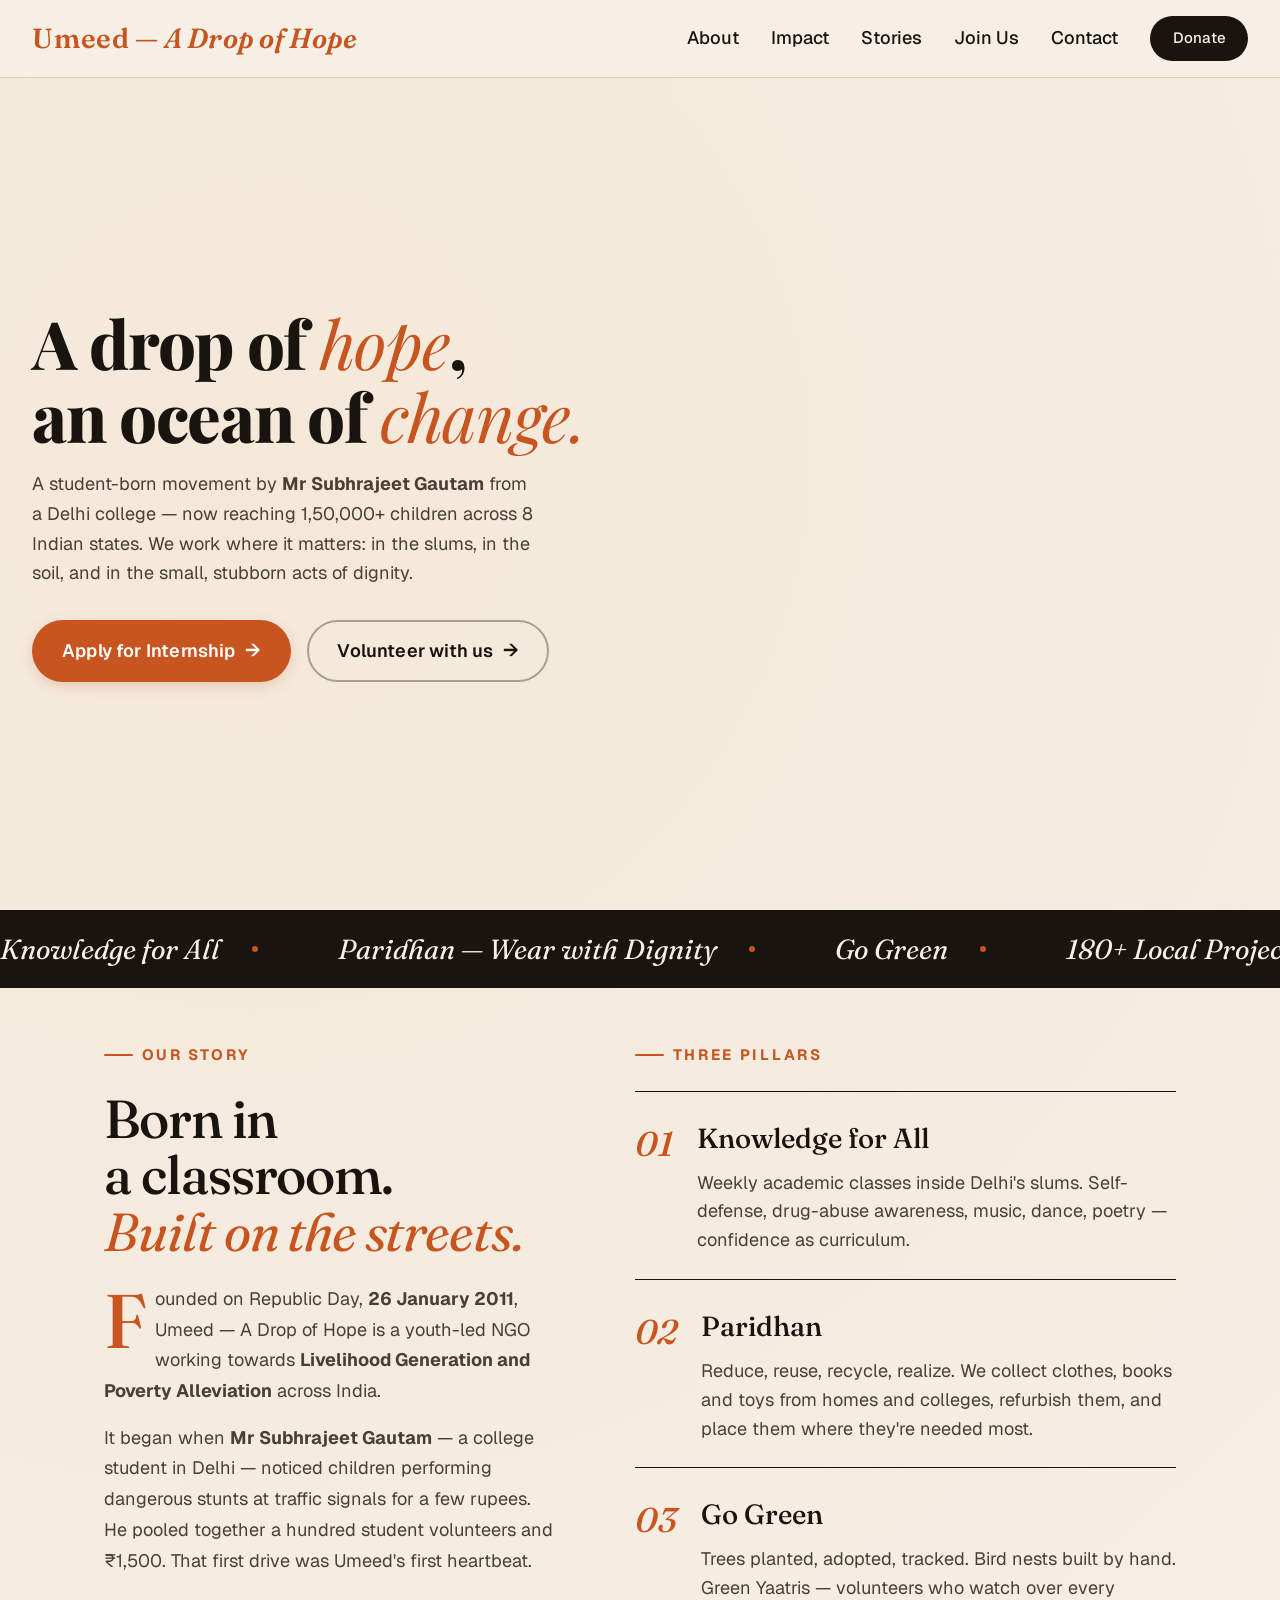
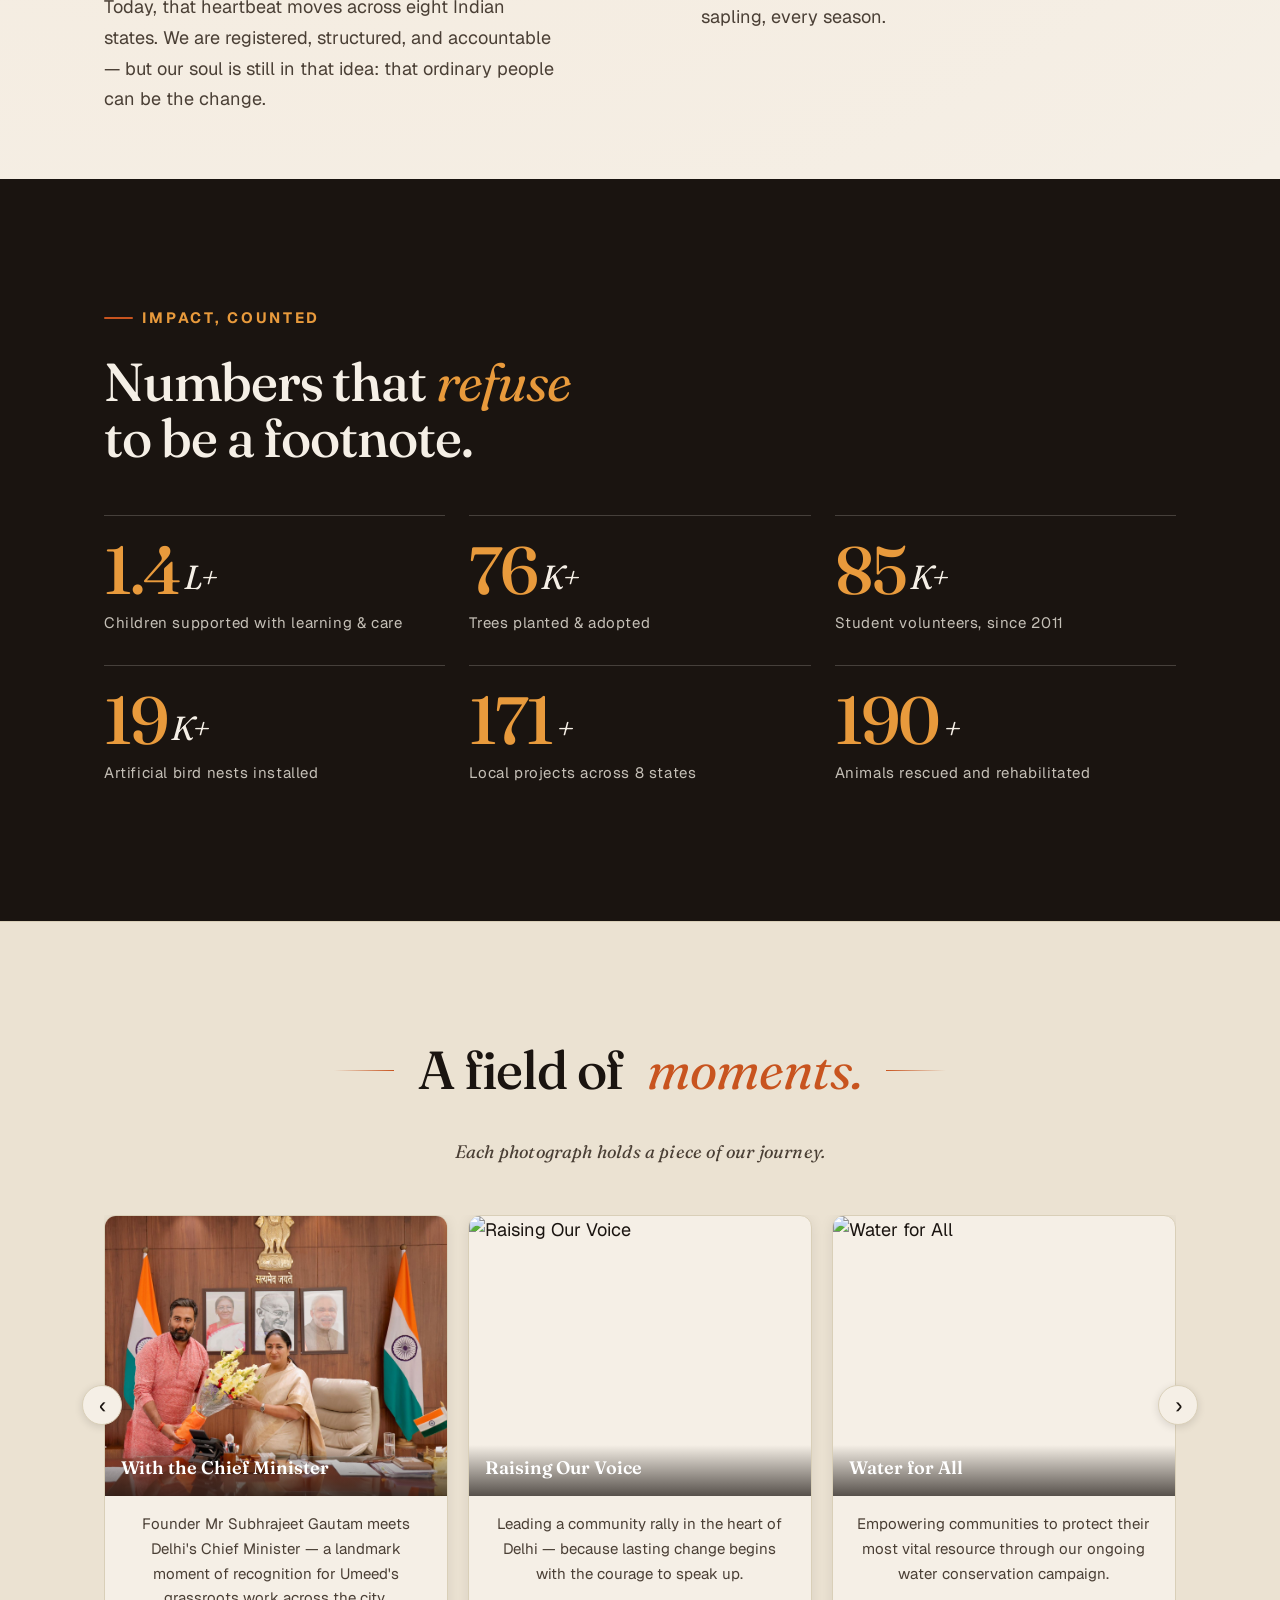
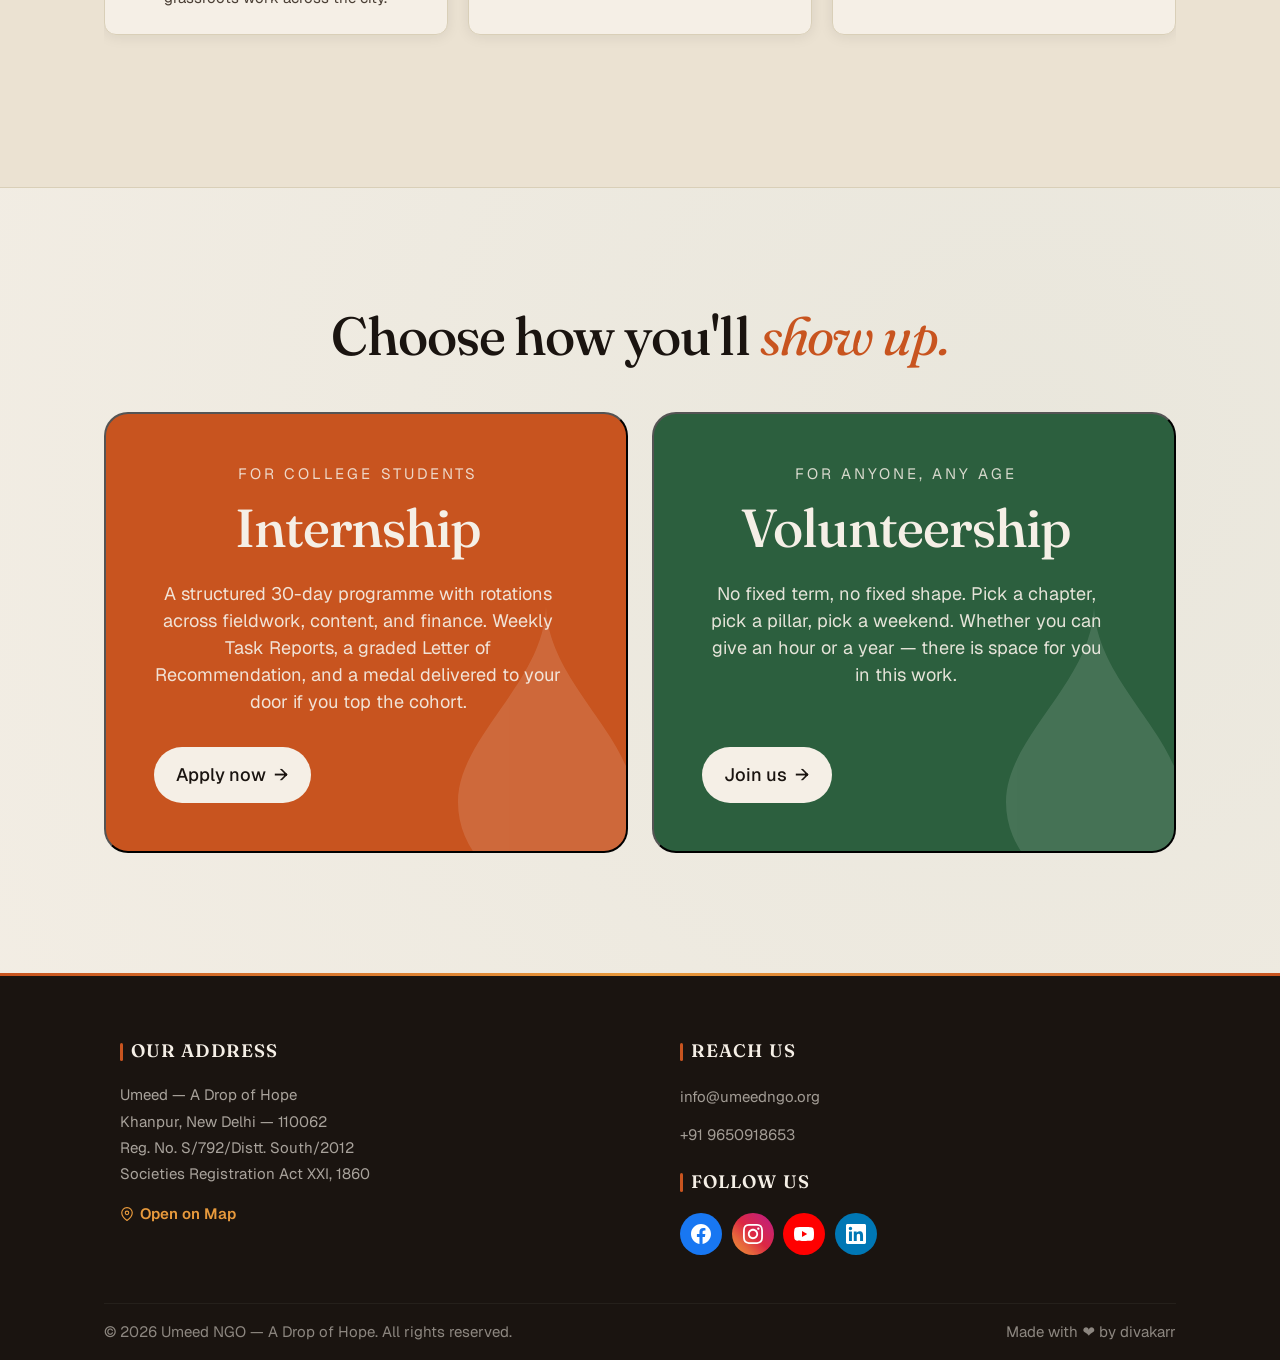
==== index.html @ 73d22763 "Add files via upload" ====
<!DOCTYPE html>
<html lang="en">
<head>
  <meta charset="UTF-8" />
  <meta name="viewport" content="width=device-width, initial-scale=1.0" />
  <meta name="description" content="Umeed — A Drop of Hope. A youth-led national NGO reaching 300,000+ children across 8 Indian states." />
  <title>Umeed — A Drop of Hope</title>
  <link rel="icon" type="image/jpeg" href="WhatsApp Image 2026-05-25 at 2.15.36 PM.jpeg" />

  <link rel="preconnect" href="https://fonts.googleapis.com" />
  <link rel="preconnect" href="https://fonts.gstatic.com" crossorigin />
  <link href="https://fonts.googleapis.com/css2?family=Playfair+Display:ital,wght@0,700;0,800;1,700;1,800&family=Dancing+Script:wght@400;600;700&family=Fraunces:ital,opsz,wght@0,9..144,400;0,9..144,500;0,9..144,600;1,9..144,400;1,9..144,500&family=Geist:wght@300;400;500;600&display=swap" rel="stylesheet" />
  <link rel="stylesheet" href="umeed-styles.css" />
  <script src="https://cdnjs.cloudflare.com/ajax/libs/qrcodejs/1.0.0/qrcode.min.js"></script>
</head>
<body>
  <a class="skip-link" href="#main">Skip to content</a>

  <!-- ====================== NAV ====================== -->
  <header class="nav" id="siteNav" role="banner">
    <div class="wrap nav__inner">
      <a href="#" class="logo" aria-label="Umeed — A Drop of Hope, home">
        <span class="logo__umeed">Umeed</span><span class="logo__tagline"> — A Drop of Hope</span>
      </a>

      <div class="nav__right">
        <nav aria-label="Primary">
          <ul class="nav__links">
            <li><a href="#about">About</a></li>
            <li><a href="#impact">Impact</a></li>
            <li><a href="#stories">Stories</a></li>
            <li><a href="#join">Join Us</a></li>
            <li><a href="#footer">Contact</a></li>
          </ul>
        </nav>
        <button class="nav__cta js-donate" type="button">Donate</button>
      </div>

      <button class="nav__hamburger" id="navHamburger" aria-label="Open menu" aria-expanded="false">
        <span></span><span></span><span></span>
      </button>
    </div>

    <!-- Mobile menu -->
    <div class="nav__mobile" id="navMobile" aria-hidden="true">
      <ul>
        <li><a href="#about">About</a></li>
        <li><a href="#impact">Impact</a></li>
        <li><a href="#stories">Stories</a></li>
        <li><a href="#join">Join Us</a></li>
        <li><a href="#footer">Contact</a></li>
      </ul>
      <button class="nav__cta js-donate" type="button" style="display:inline-block;text-align:center;">Donate</button>
    </div>
  </header>

  <main id="main">

    <!-- ====================== HERO ====================== -->
    <section class="hero" aria-labelledby="hero-title">
        <!-- Hero photo — direct child of hero so inset:0 covers the full section -->
        <div class="hero__photo" aria-hidden="true">
          <img src="main image1.JPG" alt="" />
        </div>

      <div class="wrap" style="position: relative;">
        <div class="hero__content">
          <h1 class="hero__title" id="hero-title">
            A drop of <em>hope</em>,<br/>
            an ocean of <em>change.</em>
          </h1>
          <p class="hero__lede">
            A student-born movement by <strong>Mr Subhrajeet Gautam</strong> from a Delhi college — now reaching 1,50,000+ children
            across 8 Indian states. We work where it matters: in the slums, in the soil,
            and in the small, stubborn acts of dignity.
          </p>
          <div class="hero__ctas">
            <button type="button" class="btn btn--primary js-internship">
              Apply for Internship
              <span class="btn__arrow" aria-hidden="true">&#8594;</span>
            </button>
            <button type="button" class="btn btn--outline js-volunteer">
              Volunteer with us
              <span class="btn__arrow" aria-hidden="true">&#8594;</span>
            </button>
          </div>
        </div>

        <!-- Drop SVG — fully visible, not clipped -->
        <svg class="hero__drop" viewBox="0 0 200 290" aria-hidden="true" focusable="false">
          <!-- Outermost ring -->
          <path d="M100 12 C 55 70, 22 118, 22 178 A 78 78 0 1 0 178 178 C 178 118, 145 70, 100 12 Z"
                fill="none" stroke="#C8541F" stroke-width="2" opacity="0.55"/>
          <!-- Middle ring -->
          <path d="M100 38 C 62 88, 42 128, 42 178 A 58 58 0 1 0 158 178 C 158 128, 138 88, 100 38 Z"
                fill="none" stroke="#C8541F" stroke-width="1.2" opacity="0.35"/>
          <!-- Inner ring -->
          <path d="M100 62 C 70 104, 60 138, 60 178 A 40 40 0 1 0 140 178 C 140 138, 130 104, 100 62 Z"
                fill="none" stroke="#C8541F" stroke-width="0.8" opacity="0.2"/>
          <!-- Filled core drop -->
          <path d="M100 12 C 55 70, 22 118, 22 178 A 78 78 0 1 0 178 178 C 178 118, 145 70, 100 12 Z"
                fill="url(#dropFill)" opacity="0.12"/>
          <!-- Highlight glint -->
          <ellipse cx="78" cy="140" rx="8" ry="14" fill="white" opacity="0.18" transform="rotate(-18 78 140)"/>
          <defs>
            <linearGradient id="dropFill" x1="0" y1="0" x2="0" y2="1">
              <stop offset="0%" stop-color="#C8541F"/>
              <stop offset="100%" stop-color="#E89A3C"/>
            </linearGradient>
          </defs>
        </svg>
      </div>
    </section>

    <!-- ====================== MARQUEE ====================== -->
    <div class="marquee" aria-hidden="true">
      <div class="marquee__track">
        <span>Knowledge for All <span class="marquee__dot"></span></span>
        <span>Paridhan — Wear with Dignity <span class="marquee__dot"></span></span>
        <span>Go Green <span class="marquee__dot"></span></span>
        <span>180+ Local Projects <span class="marquee__dot"></span></span>
        <span>8 States, 1 Mission <span class="marquee__dot"></span></span>
        <span>Knowledge for All <span class="marquee__dot"></span></span>
        <span>Paridhan — Wear with Dignity <span class="marquee__dot"></span></span>
        <span>Go Green <span class="marquee__dot"></span></span>
        <span>180+ Local Projects <span class="marquee__dot"></span></span>
        <span>8 States, 1 Mission <span class="marquee__dot"></span></span>
      </div>
    </div>

    <!-- ====================== ABOUT ====================== -->
    <section class="about" id="about" aria-labelledby="about-title">
      <div class="wrap about__grid">
        <div>
          <p class="eyebrow">Our Story</p>
          <h2 class="section-title" id="about-title">
            Born in a classroom.<br/>
            <em>Built on the streets.</em>
          </h2>
          <div class="prose">
            <p>Founded on Republic Day, <strong>26 January 2011</strong>, Umeed — A Drop of Hope is a youth-led NGO working towards <strong>Livelihood Generation and Poverty Alleviation</strong> across India.</p>
            <p>It began when <strong>Mr Subhrajeet Gautam</strong> — a college student in Delhi — noticed children performing dangerous stunts at traffic signals for a few rupees. He pooled together a hundred student volunteers and ₹1,500. That first drive was Umeed's first heartbeat.</p>
            <p>Today, that heartbeat moves across eight Indian states. We are registered, structured, and accountable — but our soul is still in that idea: that ordinary people can be the change.</p>
          </div>
        </div>

        <div>
          <p class="eyebrow">Three Pillars</p>
          <div class="pillars" role="list">
            <article class="pillar" role="listitem">
              <span class="pillar__num" aria-hidden="true">01</span>
              <div>
                <h3 class="pillar__title">Knowledge for All</h3>
                <p class="pillar__desc">Weekly academic classes inside Delhi's slums.
                  Self-defense, drug-abuse awareness, music, dance, poetry —
                  confidence as curriculum.</p>
              </div>
            </article>
            <article class="pillar" role="listitem">
              <span class="pillar__num" aria-hidden="true">02</span>
              <div>
                <h3 class="pillar__title">Paridhan</h3>
                <p class="pillar__desc">Reduce, reuse, recycle, realize. We collect
                  clothes, books and toys from homes and colleges, refurbish them,
                  and place them where they're needed most.</p>
              </div>
            </article>
            <article class="pillar" role="listitem">
              <span class="pillar__num" aria-hidden="true">03</span>
              <div>
                <h3 class="pillar__title">Go Green</h3>
                <p class="pillar__desc">Trees planted, adopted, tracked. Bird nests
                  built by hand. Green Yaatris — volunteers who watch over every
                  sapling, every season.</p>
              </div>
            </article>
          </div>
        </div>
      </div>
    </section>

    <!-- ====================== IMPACT ====================== -->
    <section class="impact" id="impact" aria-labelledby="impact-title">
      <div class="wrap">
        <p class="eyebrow" style="color: var(--marigold)">Impact, Counted</p>
        <h2 class="section-title impact__title" id="impact-title">
          Numbers that <em>refuse</em><br/>to be a footnote.
        </h2>
        <dl class="impact__grid">
          <!--
            data-target  = final integer to count to
            data-suffix  = text shown after the number (e.g. "L+", "K+")
          -->
          <div class="stat">
            <dt class="stat__num" data-target="1.5" data-display="1.5" data-suffix="L+">
              <span class="count-val">0</span><span class="suffix">L+</span>
            </dt>
            <dd class="stat__label">Children supported with learning &amp; care</dd>
          </div>
          <div class="stat">
            <dt class="stat__num" data-target="80000" data-display="80" data-suffix="K+">
              <span class="count-val">0</span><span class="suffix">K+</span>
            </dt>
            <dd class="stat__label">Trees planted &amp; adopted</dd>
          </div>
          <div class="stat">
            <dt class="stat__num" data-target="90" data-display="90" data-suffix="K+">
              <span class="count-val">0</span><span class="suffix">K+</span>
            </dt>
            <dd class="stat__label">Student volunteers, since 2011</dd>
          </div>
          <div class="stat">
            <dt class="stat__num" data-target="20000" data-display="20" data-suffix="K+">
              <span class="count-val">0</span><span class="suffix">K+</span>
            </dt>
            <dd class="stat__label">Artificial bird nests installed</dd>
          </div>
          <div class="stat">
            <dt class="stat__num" data-target="180" data-display="180" data-suffix="+">
              <span class="count-val">0</span><span class="suffix">+</span>
            </dt>
            <dd class="stat__label">Local projects across 8 states</dd>
          </div>
          <div class="stat">
            <dt class="stat__num" data-target="200" data-display="200" data-suffix="+">
              <span class="count-val">0</span><span class="suffix">+</span>
            </dt>
            <dd class="stat__label">Animals rescued and rehabilitated</dd>
          </div>
        </dl>
      </div>
    </section>

    <!-- ====================== GALLERY ====================== -->
    <section class="gallery" id="stories" aria-labelledby="gallery-title">
      <div class="wrap">
        <div class="gallery__header">
          <h2 class="section-title" id="gallery-title">
            A field of <em>moments.</em>
          </h2>
          <p class="gallery__sub">Each photograph holds a piece of our journey.</p>
        </div>

        <div class="carousel__wrapper">
        <div class="carousel" id="storyCarousel">
          <div class="carousel__track" id="carouselTrack">

            <div class="carousel__card">
              <div class="carousel__img-wrap">
                <img src="with CM.jpg" alt="With the Chief Minister" />
                <span class="carousel__img-title">With the Chief Minister</span>
              </div>
              <div class="carousel__body">
                <p class="carousel__desc">Founder Mr Subhrajeet Gautam meets Delhi's Chief Minister — a landmark moment of recognition for Umeed's grassroots work across the city.</p>
              </div>
            </div>

            <div class="carousel__card">
              <div class="carousel__img-wrap">
                <img src="1 (3).JPG" alt="Raising Our Voice" />
                <span class="carousel__img-title">Raising Our Voice</span>
              </div>
              <div class="carousel__body">
                <p class="carousel__desc">Leading a community rally in the heart of Delhi — because lasting change begins with the courage to speak up.</p>
              </div>
            </div>

            <div class="carousel__card">
              <div class="carousel__img-wrap">
                <img src="1 (5).JPG" alt="Water for All" />
                <span class="carousel__img-title">Water for All</span>
              </div>
              <div class="carousel__body">
                <p class="carousel__desc">Empowering communities to protect their most vital resource through our ongoing water conservation campaign.</p>
              </div>
            </div>

            <div class="carousel__card">
              <div class="carousel__img-wrap">
                <img src="1 (2).jpg" alt="Books, Smiles & Yellow" />
                <span class="carousel__img-title">Books, Smiles &amp; Yellow</span>
              </div>
              <div class="carousel__body">
                <p class="carousel__desc">50+ volunteers, 100+ children — distributing books and supplies, bringing hope to every pair of hands.</p>
              </div>
            </div>

            <div class="carousel__card">
              <div class="carousel__img-wrap">
                <img src="1 (4).JPG" alt="Standing Together" />
                <span class="carousel__img-title">Standing Together</span>
              </div>
              <div class="carousel__body">
                <p class="carousel__desc">Communities uniting to demand clean water and basic rights — Umeed stands with every voice that refuses to be silenced.</p>
              </div>
            </div>

            <div class="carousel__card">
              <div class="carousel__img-wrap">
                <img src="1 (1).jpg" alt="With PM Narendra Modi" />
                <span class="carousel__img-title">With PM Narendra Modi</span>
              </div>
              <div class="carousel__body">
                <p class="carousel__desc">Mr Subhrajeet Gautam meets Prime Minister Narendra Modi — a proud recognition of Umeed's journey from ₹1,500 to a national movement reaching millions.</p>
              </div>
            </div>

          </div>

        </div>
          <button class="carousel__nav carousel__nav--prev" id="carouselPrev" aria-label="Previous">&#8249;</button>
          <button class="carousel__nav carousel__nav--next" id="carouselNext" aria-label="Next">&#8250;</button>
        </div>
      </div>
    </section>


    <!-- ====================== DUAL CTA ====================== -->
    <section class="ctas" id="join" aria-labelledby="join-title">
      <div class="wrap">
        <h2 class="section-title" id="join-title" style="text-align:center; margin-bottom: var(--space-xl);">
          Choose how you'll <em>show up.</em>
        </h2>

        <div class="ctas__grid">
          <button type="button" class="cta-card cta-card--intern js-internship" aria-label="Apply for the Umeed Internship programme">
            <div>
              <p class="cta-card__tag">For College Students</p>
              <h3 class="cta-card__title">Internship</h3>
              <p class="cta-card__desc">A structured 30-day programme with rotations across
                fieldwork, content, and finance. Weekly Task Reports, a graded Letter of
                Recommendation, and a medal delivered to your door if you top the cohort.</p>
            </div>
            <span class="cta-card__action">
              Apply now <span aria-hidden="true">&#8594;</span>
            </span>
            <svg class="cta-card__bigdrop" viewBox="0 0 200 280" aria-hidden="true">
              <path d="M100 10 C 100 80, 180 130, 180 190 A 80 80 0 1 1 20 190 C 20 130, 100 80, 100 10 Z" fill="white"/>
            </svg>
          </button>

          <button type="button" class="cta-card cta-card--volunteer js-volunteer" aria-label="Become a volunteer with Umeed">
            <div>
              <p class="cta-card__tag">For Anyone, Any Age</p>
              <h3 class="cta-card__title">Volunteership</h3>
              <p class="cta-card__desc">No fixed term, no fixed shape. Pick a chapter, pick
                a pillar, pick a weekend. Whether you can give an hour or a year — there
                is space for you in this work.</p>
            </div>
            <span class="cta-card__action">
              Join us <span aria-hidden="true">&#8594;</span>
            </span>
            <svg class="cta-card__bigdrop" viewBox="0 0 200 280" aria-hidden="true">
              <path d="M100 10 C 100 80, 180 130, 180 190 A 80 80 0 1 1 20 190 C 20 130, 100 80, 100 10 Z" fill="white"/>
            </svg>
          </button>
        </div>
      </div>
    </section>

  </main>

  <!-- ====================== FOOTER ====================== -->
  <footer class="footer" id="footer" role="contentinfo">
    <div class="wrap">
      <div class="footer__grid">
        <div>
          <p class="footer__heading">Our Address</p>
          <p class="footer__about">
            Umeed — A Drop of Hope<br/>
            Khanpur, New Delhi — 110062<br/>
            Reg. No. S/792/Distt. South/2012<br/>
            Societies Registration Act XXI, 1860
          </p>
          <a
            href="https://www.google.com/maps/search/?api=1&query=Umeed+A+Drop+of+Hope+NGO+Khanpur+New+Delhi+110062"
            target="_blank"
            rel="noopener noreferrer"
            class="footer__map-link"
          >
            <svg xmlns="http://www.w3.org/2000/svg" viewBox="0 0 24 24" fill="none" stroke="currentColor" stroke-width="2" stroke-linecap="round" stroke-linejoin="round">
              <path d="M21 10c0 7-9 13-9 13S3 17 3 10a9 9 0 1 1 18 0z"/>
              <circle cx="12" cy="10" r="3"/>
            </svg>
            Open on Map
          </a>
        </div>
        <nav aria-label="Contact and social">
          <p class="footer__heading">Reach Us</p>
          <ul class="footer__list">
            <li><a href="mailto:info@umeedngo.org">info@umeedngo.org</a></li>
            <li><a href="tel:+919650918653">+91 9650918653</a></li>
          </ul>
          <p class="footer__heading" style="margin-top:1.2rem;">Follow Us</p>
          <div class="footer__socials">

            <a href="https://www.facebook.com/umeedthehope/" target="_blank" rel="noopener noreferrer" class="social-icon social-icon--facebook" aria-label="Facebook">
              <svg viewBox="0 0 24 24" fill="white" xmlns="http://www.w3.org/2000/svg">
                <path d="M24 12.073c0-6.627-5.373-12-12-12s-12 5.373-12 12c0 5.99 4.388 10.954 10.125 11.854v-8.385H7.078v-3.47h3.047V9.43c0-3.007 1.792-4.669 4.533-4.669 1.312 0 2.686.235 2.686.235v2.953H15.83c-1.491 0-1.956.925-1.956 1.874v2.25h3.328l-.532 3.47h-2.796v8.385C19.612 23.027 24 18.062 24 12.073z"/>
              </svg>
              <span>Facebook</span>
            </a>

            <a href="https://www.instagram.com/umeed_a_drop_of_hope/" target="_blank" rel="noopener noreferrer" class="social-icon social-icon--instagram" aria-label="Instagram">
              <svg viewBox="0 0 24 24" fill="white" xmlns="http://www.w3.org/2000/svg">
                <path d="M12 2.163c3.204 0 3.584.012 4.85.07 3.252.148 4.771 1.691 4.919 4.919.058 1.265.069 1.645.069 4.849 0 3.205-.012 3.584-.069 4.849-.149 3.225-1.664 4.771-4.919 4.919-1.266.058-1.644.07-4.85.07-3.204 0-3.584-.012-4.849-.07-3.26-.149-4.771-1.699-4.919-4.92-.058-1.265-.07-1.644-.07-4.849 0-3.204.013-3.583.07-4.849.149-3.227 1.664-4.771 4.919-4.919 1.266-.057 1.645-.069 4.849-.069zm0-2.163c-3.259 0-3.667.014-4.947.072-4.358.2-6.78 2.618-6.98 6.98-.059 1.281-.073 1.689-.073 4.948 0 3.259.014 3.668.072 4.948.2 4.358 2.618 6.78 6.98 6.98 1.281.058 1.689.072 4.948.072 3.259 0 3.668-.014 4.948-.072 4.354-.2 6.782-2.618 6.979-6.98.059-1.28.073-1.689.073-4.948 0-3.259-.014-3.667-.072-4.947-.196-4.354-2.617-6.78-6.979-6.98-1.281-.059-1.69-.073-4.949-.073zm0 5.838c-3.403 0-6.162 2.759-6.162 6.162s2.759 6.163 6.162 6.163 6.162-2.759 6.162-6.163c0-3.403-2.759-6.162-6.162-6.162zm0 10.162c-2.209 0-4-1.79-4-4 0-2.209 1.791-4 4-4s4 1.791 4 4c0 2.21-1.791 4-4 4zm6.406-11.845c-.796 0-1.441.645-1.441 1.44s.645 1.44 1.441 1.44c.795 0 1.439-.645 1.439-1.44s-.644-1.44-1.439-1.44z"/>
              </svg>
              <span>Instagram</span>
            </a>

            <a href="https://www.youtube.com/channel/UCkykqpaz10MgIvVgq2Z1KUQ" target="_blank" rel="noopener noreferrer" class="social-icon social-icon--youtube" aria-label="YouTube">
              <svg viewBox="0 0 24 24" fill="white" xmlns="http://www.w3.org/2000/svg">
                <path d="M23.495 6.205a3.007 3.007 0 0 0-2.088-2.088c-1.87-.501-9.396-.501-9.396-.501s-7.507-.01-9.396.501A3.007 3.007 0 0 0 .527 6.205a31.247 31.247 0 0 0-.522 5.805 31.247 31.247 0 0 0 .522 5.783 3.007 3.007 0 0 0 2.088 2.088c1.868.502 9.396.502 9.396.502s7.506 0 9.396-.502a3.007 3.007 0 0 0 2.088-2.088 31.247 31.247 0 0 0 .5-5.783 31.247 31.247 0 0 0-.5-5.805zM9.609 15.601V8.408l6.264 3.602z"/>
              </svg>
              <span>YouTube</span>
            </a>

            <a href="https://in.linkedin.com/company/icchr" target="_blank" rel="noopener noreferrer" class="social-icon social-icon--linkedin" aria-label="LinkedIn">
              <svg viewBox="0 0 24 24" fill="white" xmlns="http://www.w3.org/2000/svg">
                <path d="M20.447 20.452h-3.554v-5.569c0-1.328-.027-3.037-1.852-3.037-1.853 0-2.136 1.445-2.136 2.939v5.667H9.351V9h3.414v1.561h.046c.477-.9 1.637-1.85 3.37-1.85 3.601 0 4.267 2.37 4.267 5.455v6.286zM5.337 7.433c-1.144 0-2.063-.926-2.063-2.065 0-1.138.92-2.063 2.063-2.063 1.14 0 2.064.925 2.064 2.063 0 1.139-.925 2.065-2.064 2.065zm1.782 13.019H3.555V9h3.564v11.452zM22.225 0H1.771C.792 0 0 .774 0 1.729v20.542C0 23.227.792 24 1.771 24h20.451C23.2 24 24 23.227 24 22.271V1.729C24 .774 23.2 0 22.222 0h.003z"/>
              </svg>
              <span>LinkedIn</span>
            </a>


          </div>
        </nav>
      </div>
      <div class="footer__bottom">
        <span>&#169; 2026 Umeed NGO &#8212; A Drop of Hope. All rights reserved.</span>
        <span>Made with &#10084;&#65039; by divakarr</span>
      </div>
    </div>
  </footer>


  <!-- ====================== DONATION MODAL ====================== -->
  <div class="donate-overlay" id="donateOverlay" role="dialog" aria-modal="true" aria-labelledby="donateTitleStep1" hidden>
    <div class="donate-modal">

      <!-- Close -->
      <button class="donate-close" id="donateClose" aria-label="Close donation form">&#x2715;</button>

      <!-- Step progress -->
      <div class="donate-progress" id="donateProgress" aria-hidden="true">
        <div class="dp-dot dp-active" data-s="1"><span>1</span></div>
        <div class="dp-line"></div>
        <div class="dp-dot" data-s="2"><span>2</span></div>
        <div class="dp-line"></div>
        <div class="dp-dot" data-s="3"><span>3</span></div>
        <div class="dp-line"></div>
        <div class="dp-dot" data-s="4"><span>4</span></div>
      </div>

      <!-- ── Step 1: Amount ── -->
      <div class="donate-panel" id="donateStep1">
        <p class="donate-eyebrow">Make a Difference Today</p>
        <h2 class="donate-title" id="donateTitleStep1">Your support changes lives.</h2>
        <p class="donate-sub">Education, food &amp; dignity — one drop at a time.</p>

        <p class="donate-label">Choose Amount</p>
        <div class="donate-amounts">
          <button class="amt-btn" data-amount="100">₹100</button>
          <button class="amt-btn amt-btn--active" data-amount="500">₹500</button>
          <button class="amt-btn" data-amount="1000">₹1,000</button>
          <button class="amt-btn" data-amount="5000">₹5,000</button>
        </div>
        <div class="donate-custom-wrap">
          <span class="donate-rupee">₹</span>
          <input class="donate-custom-input" id="customAmount" type="number" min="1" placeholder="Custom amount" aria-label="Custom donation amount" />
        </div>

        <p class="donate-label" style="margin-top:1.4rem;">Donation Type</p>
        <div class="donate-radio-group">
          <label class="donate-radio">
            <input type="radio" name="donationType" value="one-time" checked />
            <span class="donate-radio__pill">One-time</span>
          </label>
          <label class="donate-radio">
            <input type="radio" name="donationType" value="monthly" />
            <span class="donate-radio__pill">Monthly</span>
          </label>
        </div>

        <label class="donate-check-label">
          <input type="checkbox" id="anonymousCheck" />
          <span class="donate-check__box"></span>
          <span>I want to stay anonymous</span>
        </label>

        <button class="donate-btn-primary" id="step1Next">Continue <span aria-hidden="true">→</span></button>
      </div>

      <!-- ── Step 2: Personal Info ── -->
      <div class="donate-panel donate-panel--hidden" id="donateStep2">
        <button class="donate-back" id="step2Back">&#8592; Back</button>
        <h2 class="donate-title">Tell us about yourself</h2>

        <div class="donate-form">
          <div class="donate-field">
            <label for="donorName">Full Name</label>
            <input type="text" id="donorName" placeholder="Your full name" autocomplete="name" />
          </div>
          <div class="donate-field">
            <label for="donorEmail">Email Address</label>
            <input type="email" id="donorEmail" placeholder="you@email.com" autocomplete="email" />
          </div>
          <div class="donate-field">
            <label for="donorPhone">Phone Number</label>
            <input type="tel" id="donorPhone" placeholder="+91 98765 43210" autocomplete="tel" />
          </div>
          <div class="donate-field">
            <label for="donorPAN">PAN Number <span class="donate-optional">(Optional)</span></label>
            <input type="text" id="donorPAN" placeholder="ABCDE1234F" maxlength="10" />
          </div>
          <div class="donate-field">
            <label for="donorMessage">Message <span class="donate-optional">(Optional)</span></label>
            <textarea id="donorMessage" rows="3" placeholder="A note for the Umeed team…"></textarea>
          </div>
        </div>

        <button class="donate-btn-primary" id="step2Next">Continue to Payment <span aria-hidden="true">→</span></button>
      </div>

      <!-- ── Step 3: Pay via UPI ── -->
      <div class="donate-panel donate-panel--hidden" id="donateStep3">
        <button class="donate-back" id="step3Back">&#8592; Back</button>
        <h2 class="donate-title">Pay via UPI</h2>
        <p class="donate-amount-pill" id="amountPill">Donating &#8377;500</p>

        <div class="upi-pay-box">
          <p class="upi-pay-label">Scan with GPay / PhonePe / Paytm / BHIM</p>
          <div id="upiQrCode" class="upi-qr"></div>

          <div class="upi-divider"><span>or pay using UPI ID</span></div>

          <div class="upi-display">
            <span class="upi-id-text" id="upiIdText">9711163637@ptyes</span>
            <button type="button" class="upi-copy-btn" id="upiCopyBtn">Copy</button>
          </div>

          <p class="upi-hint">After paying, tap the button below to confirm.</p>
        </div>

        <button class="donate-btn-primary donate-btn-pay" id="step3Next">
          &#10003; I've Completed the Payment
        </button>
      </div>

      <!-- ── Step 4: Success ── -->
      <div class="donate-panel donate-panel--hidden" id="donateStep4">
        <div class="donate-success">
          <div class="success-burst" aria-hidden="true">🎉</div>
          <h2 class="donate-title success-title">Thank You!</h2>
          <p class="success-msg" id="successMsg">Your contribution of <strong>₹500</strong> can support meaningful change.</p>
          <p class="success-txn" id="successTxn">Transaction ID: UMD-000000</p>
          <div class="success-actions">
            <button class="donate-btn-outline" id="downloadReceipt">⬇ Download Receipt</button>
            <button class="donate-btn-outline" id="shareBtn">↗ Share</button>
            <button class="donate-btn-primary" id="returnHome">Return Home</button>
          </div>
        </div>
      </div>

    </div>
  </div>

  <!-- ====================== VOLUNTEER MODAL ====================== -->
  <div class="donate-overlay" id="volunteerOverlay" role="dialog" aria-modal="true" aria-labelledby="volunteerTitle" hidden>
    <div class="donate-modal">
      <button class="donate-close" id="volunteerClose" aria-label="Close">&#x2715;</button>
      <div class="donate-panel" id="volunteerPanel">
        <p class="donate-eyebrow">Join the Movement</p>
        <h2 class="donate-title" id="volunteerTitle">Volunteer with Umeed</h2>
        <p class="donate-sub">No fixed term, no fixed shape. Every hour you give changes a life.</p>
        <div class="donate-form" id="volunteerForm">
          <div class="donate-field">
            <label for="volName">Full Name *</label>
            <input type="text" id="volName" placeholder="Your full name" autocomplete="name" />
          </div>
          <div class="donate-field">
            <label for="volEmail">Email *</label>
            <input type="email" id="volEmail" placeholder="you@email.com" autocomplete="email" />
          </div>
          <div class="donate-field">
            <label for="volPhone">Phone</label>
            <input type="tel" id="volPhone" placeholder="+91 98765 43210" autocomplete="tel" />
          </div>
          <div class="donate-field">
            <label for="volCity">City</label>
            <input type="text" id="volCity" placeholder="Delhi, Mumbai..." />
          </div>
          <div class="donate-field">
            <label>Availability</label>
            <div class="donate-radio-group">
              <label class="donate-radio"><input type="radio" name="volAvail" value="weekends" checked /><span class="donate-radio__pill">Weekends</span></label>
              <label class="donate-radio"><input type="radio" name="volAvail" value="weekdays" /><span class="donate-radio__pill">Weekdays</span></label>
              <label class="donate-radio"><input type="radio" name="volAvail" value="both" /><span class="donate-radio__pill">Both</span></label>
              <label class="donate-radio"><input type="radio" name="volAvail" value="flexible" /><span class="donate-radio__pill">Flexible</span></label>
            </div>
          </div>
          <div class="donate-field">
            <label for="volSkills">Skills / What you can offer <span class="donate-optional">(Optional)</span></label>
            <input type="text" id="volSkills" placeholder="Teaching, photography, fundraising..." />
          </div>
          <div class="donate-field">
            <label for="volMessage">Why do you want to volunteer? <span class="donate-optional">(Optional)</span></label>
            <textarea id="volMessage" rows="3" placeholder="Tell us a little about yourself..."></textarea>
          </div>
        </div>
        <p class="form-error" id="volError" hidden></p>
        <button class="donate-btn-primary" id="volSubmit">Submit Application</button>
      </div>
      <div class="donate-panel donate-panel--hidden" id="volunteerSuccess">
        <div class="donate-success">
          <div class="success-burst" aria-hidden="true">&#127881;</div>
          <h2 class="donate-title success-title">Application Received!</h2>
          <p class="success-msg">Thank you for volunteering. Our team will reach out to you soon.</p>
          <button class="donate-btn-primary" id="volReturnHome">Close</button>
        </div>
      </div>
    </div>
  </div>

  <!-- ====================== INTERNSHIP MODAL ====================== -->
  <div class="donate-overlay" id="internshipOverlay" role="dialog" aria-modal="true" aria-labelledby="internTitle" hidden>
    <div class="donate-modal">
      <button class="donate-close" id="internshipClose" aria-label="Close">&#x2715;</button>
      <div class="donate-panel" id="internshipPanel">
        <p class="donate-eyebrow">For College Students</p>
        <h2 class="donate-title" id="internTitle">Apply for Internship</h2>
        <p class="donate-sub">A structured 30-day programme with a graded Letter of Recommendation.</p>
        <div class="donate-form" id="internshipForm">
          <div class="donate-field">
            <label for="intName">Full Name *</label>
            <input type="text" id="intName" placeholder="Your full name" autocomplete="name" />
          </div>
          <div class="donate-field">
            <label for="intEmail">Email *</label>
            <input type="email" id="intEmail" placeholder="you@email.com" autocomplete="email" />
          </div>
          <div class="donate-field">
            <label for="intPhone">Phone</label>
            <input type="tel" id="intPhone" placeholder="+91 98765 43210" autocomplete="tel" />
          </div>
          <div class="donate-field">
            <label for="intCollege">College / University</label>
            <input type="text" id="intCollege" placeholder="e.g. Delhi University" />
          </div>
        </div>
        <p class="form-error" id="intError" hidden></p>
        <button class="donate-btn-primary" id="intSubmit">Submit Application</button>
      </div>
      <div class="donate-panel donate-panel--hidden" id="internshipSuccess">
        <div class="donate-success">
          <div class="success-burst" aria-hidden="true">&#127881;</div>
          <h2 class="donate-title success-title">Application Received!</h2>
          <p class="success-msg">We'll review your application and get back to you within 5 working days.</p>
          <button class="donate-btn-primary" id="intReturnHome">Close</button>
        </div>
      </div>
    </div>
  </div>

  <script src="umeed-scripts.js" defer></script>
</body>
</html>
---- umeed-styles.css ----
﻿/* =========================================================
   DESIGN TOKENS
   ========================================================= */
:root {
  --ink:           #1A1410;
  --ink-soft:      #4A3F35;
  --paper:         #F5EFE6;
  --paper-warm:    #EBE2D2;
  --line:          #D9CFB8;
  --terracotta:    #C8541F;
  --terracotta-dk: #A03F11;
  --forest:        #2C5F3E;
  --forest-dk:     #1F4A2C;
  --sand:          #C2966B;
  --marigold:      #E89A3C;

  --font-display: 'Fraunces', 'Times New Roman', serif;
  --font-cursive: 'Dancing Script', cursive;
  --font-body:    'Geist', system-ui, -apple-system, sans-serif;

  --step--1: clamp(0.83rem, 0.79rem + 0.19vw, 0.94rem);
  --step-0:  clamp(1.00rem, 0.95rem + 0.25vw, 1.13rem);
  --step-1:  clamp(1.20rem, 1.13rem + 0.34vw, 1.40rem);
  --step-2:  clamp(1.44rem, 1.34rem + 0.49vw, 1.75rem);
  --step-3:  clamp(1.73rem, 1.59rem + 0.70vw, 2.19rem);
  --step-4:  clamp(2.07rem, 1.87rem + 1.00vw, 2.73rem);
  --step-5:  clamp(2.49rem, 2.21rem + 1.42vw, 3.42rem);
  --step-6:  clamp(2.99rem, 2.60rem + 1.97vw, 4.27rem);
  --step-7:  clamp(3.58rem, 3.04rem + 2.71vw, 5.34rem);

  --space-3xs: 0.25rem;
  --space-2xs: 0.50rem;
  --space-xs:  0.75rem;
  --space-s:   1.00rem;
  --space-m:   1.50rem;
  --space-l:   2.00rem;
  --space-xl:  3.00rem;
  --space-2xl: 5.00rem;
  --space-3xl: 7.50rem;

  --content:  72rem;
  --radius-s: 4px;
  --radius-m: 12px;
  --radius-l: 24px;
}

/* =========================================================
   RESET & BASE
   ========================================================= */
*, *::before, *::after { box-sizing: border-box; }
html { scroll-behavior: smooth; -webkit-text-size-adjust: 100%; }
body {
  margin: 0;
  font-family: var(--font-body);
  font-size: var(--step-0);
  line-height: 1.6;
  color: var(--ink);
  background: var(--paper);
  background-image:
    radial-gradient(circle at 20% 10%, rgba(232,154,60,0.08), transparent 40%),
    radial-gradient(circle at 80% 80%, rgba(44,95,62,0.06), transparent 40%);
  min-height: 100vh;
  -webkit-font-smoothing: antialiased;
  text-rendering: optimizeLegibility;
}
img, svg { display: block; max-width: 100%; height: auto; }
a { color: inherit; text-decoration-thickness: 1px; text-underline-offset: 3px; }
button { font: inherit; cursor: pointer; }
h1, h2, h3 { text-wrap: balance; }
p { text-wrap: pretty; }

.skip-link {
  position: absolute; top: -100px; left: 1rem;
  background: var(--ink); color: var(--paper);
  padding: 0.75rem 1rem; border-radius: 4px;
  text-decoration: none; z-index: 100;
  transition: top 0.2s;
}
.skip-link:focus { top: 1rem; }

:focus-visible {
  outline: 2px solid var(--terracotta);
  outline-offset: 3px;
  border-radius: 2px;
}

@media (prefers-reduced-motion: reduce) {
  *, *::before, *::after {
    animation-duration: 0.01ms !important;
    transition-duration: 0.01ms !important;
  }
  html { scroll-behavior: auto; }
}

.wrap {
  width: 100%;
  max-width: var(--content);
  margin-inline: auto;
  padding-inline: clamp(1rem, 4vw, 2.5rem);
}

/* =========================================================
   NAVIGATION
   ========================================================= */
.nav {
  position: sticky; top: 0; z-index: 50;
  backdrop-filter: blur(12px);
  -webkit-backdrop-filter: blur(12px);
  background: rgba(245, 239, 230, 0.92);
  border-bottom: 1px solid var(--line);
}
.nav__inner {
  display: flex;
  align-items: center;
  justify-content: space-between;
  padding-block: var(--space-s);
  padding-inline: var(--space-l);
  gap: var(--space-m);
  max-width: 100%;
  margin-inline: 0;
}
.nav__right {
  display: flex;
  align-items: center;
  gap: var(--space-l);
}
.logo {
  font-family: var(--font-display);
  display: inline-flex;
  align-items: baseline;
  gap: 0.3rem;
  text-decoration: none;
  white-space: nowrap;
  flex-shrink: 0;
}
.logo__umeed {
  font-size: var(--step-2);
  font-weight: 600;
  letter-spacing: 0.03em;
  color: var(--terracotta);
}
.logo__tagline {
  font-size: var(--step-2);
  font-weight: 600;
  font-style: italic;
  letter-spacing: 0.01em;
  color: var(--terracotta);
}
.nav__links {
  display: none;
  gap: var(--space-l);
  list-style: none;
  padding: 0;
  margin: 0;
}
.nav__links a {
  text-decoration: none;
  font-size: var(--step-0);
  font-weight: 500;
  transition: color 0.2s;
}
.nav__links a:hover { color: var(--terracotta); }
.nav__cta {
  background: var(--ink);
  color: var(--paper);
  padding: 0.65rem 1.4rem;
  border-radius: 999px;
  border: none;
  font-size: var(--step--1);
  font-weight: 500;
  min-height: 44px;
  transition: background 0.2s, transform 0.2s;
  white-space: nowrap;
  flex-shrink: 0;
}
.nav__cta:hover { background: var(--terracotta); transform: translateY(-1px); }
@media (min-width: 768px) { .nav__links { display: flex; } }

/* =========================================================
   HAMBURGER + MOBILE NAV
   ========================================================= */
.nav__hamburger {
  display: none;
  flex-direction: column;
  justify-content: center;
  gap: 5px;
  width: 40px;
  height: 40px;
  background: none;
  border: none;
  padding: 6px;
  cursor: pointer;
  flex-shrink: 0;
}
.nav__hamburger span {
  display: block;
  height: 2px;
  background: var(--ink);
  border-radius: 2px;
  transition: transform 0.3s, opacity 0.3s;
}
.nav__mobile {
  display: none;
  flex-direction: column;
  gap: var(--space-m);
  padding: var(--space-m) var(--space-l) var(--space-l);
  background: rgba(245,239,230,0.97);
  border-top: 1px solid var(--line);
}
.nav__mobile ul {
  list-style: none;
  margin: 0;
  padding: 0;
  display: flex;
  flex-direction: column;
  gap: var(--space-s);
}
.nav__mobile ul a {
  text-decoration: none;
  font-size: var(--step-1);
  font-weight: 500;
  color: var(--ink);
  display: block;
  padding: 0.4rem 0;
  border-bottom: 1px solid var(--line);
  transition: color 0.2s;
}
.nav__mobile ul a:hover { color: var(--terracotta); }
/* open state */
.nav--open .nav__mobile { display: flex; }
.nav--open .nav__hamburger span:nth-child(1) { transform: translateY(7px) rotate(45deg); }
.nav--open .nav__hamburger span:nth-child(2) { opacity: 0; }
.nav--open .nav__hamburger span:nth-child(3) { transform: translateY(-7px) rotate(-45deg); }

@media (max-width: 767px) {
  .nav__hamburger { display: flex; }
  .nav__right { display: none; }
  .logo__tagline { display: none; }
}

/* =========================================================
   HERO
   ========================================================= */
.hero {
  position: relative;
  height: calc(100vh - 68px);
  display: flex;
  align-items: stretch;
  overflow: hidden;
}
.hero > .wrap, .hero .wrap {
  margin-inline: 0;
  max-width: 100%;
  padding-inline: var(--space-l);
  padding-block: var(--space-xl);
  display: flex;
  align-items: center;
}
.hero__content {
  position: relative;
  z-index: 1;
  max-width: 50%;
}
@media (max-width: 767px) {
  .hero__content { max-width: 100%; }
}
.hero__est {
  display: flex;
  flex-direction: column;
  gap: 0.3rem;
  margin: 0 0 var(--space-m);
}
.hero__est-founded {
  font-size: var(--step--2);
  letter-spacing: 0.22em;
  text-transform: uppercase;
  color: var(--ink-soft);
  font-weight: 500;
}
.hero__est-mission {
  font-size: var(--step-0);
  letter-spacing: 0.04em;
  text-transform: uppercase;
  color: var(--terracotta);
  font-weight: 600;
}
.hero__title {
  font-family: 'Playfair Display', serif;
  font-size: var(--step-6);
  line-height: 1.1;
  font-weight: 800;
  letter-spacing: -0.02em;
  margin: 0;
}
.hero__title em {
  font-style: italic;
  font-weight: 400;
  color: var(--terracotta);
}
.hero__lede {
  max-width: 42ch;
  margin-top: var(--space-s);
  font-size: var(--step-0);
  color: var(--ink-soft);
  line-height: 1.65;
  font-weight: 400;
}
.hero__ctas {
  display: flex;
  flex-wrap: wrap;
  gap: var(--space-s);
  margin-top: var(--space-l);
}

/* Buttons */
.btn {
  display: inline-flex;
  align-items: center;
  gap: 0.6rem;
  padding: 0.8rem 1.75rem;
  border-radius: 999px;
  font-weight: 600;
  font-size: var(--step-0);
  letter-spacing: 0.01em;
  text-decoration: none;
  border: 2px solid transparent;
  cursor: pointer;
  transition: transform 0.2s, box-shadow 0.2s, background 0.2s, color 0.2s;
  min-height: 48px;
  white-space: nowrap;
}
.btn:hover { transform: translateY(-2px); }
.btn--primary {
  background: var(--terracotta);
  color: #fff;
  box-shadow: 0 4px 16px -4px rgba(200,84,31,0.35);
}
.btn--primary:hover {
  background: var(--terracotta-dk);
  box-shadow: 0 10px 28px -6px rgba(200,84,31,0.55);
}
.btn--outline {
  background: transparent;
  color: var(--ink);
  border-color: rgba(26,20,16,0.35);
}
.btn--outline:hover {
  background: var(--ink);
  color: var(--paper);
  border-color: var(--ink);
}
.btn__arrow { transition: transform 0.2s; display: inline-block; font-size: 1.1em; }
.btn:hover .btn__arrow { transform: translateX(3px); }

/* Hero photo */
.hero__photo {
  position: absolute;
  right: -3%;
  top: 0;
  bottom: 0;
  width: 52%;
  z-index: 0;
  pointer-events: none;
  -webkit-mask-image:
    linear-gradient(to right,  transparent 0%,  black 18%, black 88%, transparent 100%),
    linear-gradient(to bottom, transparent 0%,  black 12%, black 88%, transparent 100%);
  -webkit-mask-composite: source-in;
  mask-image:
    linear-gradient(to right,  transparent 0%,  black 18%, black 88%, transparent 100%),
    linear-gradient(to bottom, transparent 0%,  black 12%, black 88%, transparent 100%);
  mask-composite: intersect;
}
.hero__photo img {
  width: 100%;
  height: 100%;
  object-fit: cover;
  object-position: center top;
  display: block;
}
@media (max-width: 767px) {
  .hero__photo {
    position: absolute;
    inset: 0;
    width: 100%;
    transform: none;
    opacity: 0.22;
    pointer-events: none;
    -webkit-mask-image: none;
    mask-image: none;
    z-index: 0;
  }
  .hero__photo img {
    width: 100%;
    height: 100%;
    object-fit: cover;
    object-position: center top;
  }
  /* Paper-tinted overlay so text stays readable */
  .hero::after {
    content: '';
    position: absolute;
    inset: 0;
    background: rgba(245,239,230,0.62);
    z-index: 0;
    pointer-events: none;
  }
  .hero__content {
    position: relative;
    z-index: 2;
  }
  .hero__drop { display: none; }
}
@media (min-width: 768px) {
  .hero__drop { display: none; }
}

/* Hero drop */
.hero__drop {
  position: absolute;
  right: 3%;
  top: 8%;
  width: 30%;
  max-width: 340px;
  min-width: 180px;
  opacity: 0.9;
  pointer-events: none;
  animation: floatDrop 8s ease-in-out infinite;
  z-index: 0;
}
@keyframes floatDrop {
  0%, 100% { transform: translateY(0); }
  50%       { transform: translateY(-14px); }
}
@media (max-width: 767px) {
  .hero__drop {
    opacity: 0.18;
    right: -10%;
    width: 55%;
  }
}

/* =========================================================
   MARQUEE
   ========================================================= */
.marquee {
  background: var(--ink);
  color: var(--paper);
  padding-block: var(--space-s);
  overflow: hidden;
  border-block: 1px solid var(--ink);
}
.marquee__track {
  display: flex;
  gap: var(--space-2xl);
  animation: scroll 38s linear infinite;
  white-space: nowrap;
  font-family: var(--font-display);
  font-style: italic;
  font-size: var(--step-2);
  width: max-content;
}
.marquee__track span { display: inline-flex; align-items: center; gap: var(--space-l); }
.marquee__dot {
  width: 6px; height: 6px;
  border-radius: 50%;
  background: var(--terracotta);
  display: inline-block;
}
@keyframes scroll { to { transform: translateX(-50%); } }

/* =========================================================
   ABOUT
   ========================================================= */
.about { padding-block: var(--space-xl); }
.about__grid { display: grid; gap: var(--space-2xl); grid-template-columns: 1fr; align-items: start; }
@media (min-width: 1024px) {
  .about__grid { grid-template-columns: 5fr 6fr; gap: var(--space-2xl); align-items: start; }
}
.eyebrow {
  display: inline-flex;
  align-items: center;
  gap: 0.55rem;
  font-size: var(--step--1);
  letter-spacing: 0.18em;
  text-transform: uppercase;
  color: var(--terracotta);
  font-weight: 700;
  margin: 0 0 var(--space-m);
}
.eyebrow::before {
  content: '';
  display: inline-block;
  width: 1.8rem;
  height: 2px;
  background: var(--terracotta);
  border-radius: 2px;
  flex-shrink: 0;
}
.section-title {
  font-family: var(--font-display);
  font-size: var(--step-5);
  line-height: 1.05;
  font-weight: 500;
  margin: 0 0 var(--space-m);
  letter-spacing: -0.02em;
}
.section-title em { font-style: italic; color: var(--terracotta); font-weight: 400; }

.prose { color: var(--ink-soft); line-height: 1.7; max-width: 60ch; }
.prose p { margin: 0 0 var(--space-s); }
.prose p:first-of-type::first-letter {
  font-family: var(--font-display);
  font-size: 4.2em;
  float: left;
  line-height: 0.8;
  padding: 0.1em 0.1em 0 0;
  color: var(--terracotta);
  font-weight: 500;
}

.pillars { display: grid; gap: var(--space-m); }
.pillar {
  border-top: 1px solid var(--ink);
  padding-top: var(--space-m);
  display: grid;
  grid-template-columns: auto 1fr;
  gap: var(--space-m);
  align-items: start;
}
.pillar__num {
  font-family: var(--font-display);
  font-size: var(--step-3);
  font-weight: 500;
  color: var(--terracotta);
  font-style: italic;
}
.pillar__title {
  font-family: var(--font-display);
  font-size: var(--step-2);
  font-weight: 500;
  margin: 0 0 var(--space-2xs);
}
.pillar__desc { color: var(--ink-soft); font-size: var(--step-0); margin: 0; }

/* =========================================================
   IMPACT
   ========================================================= */
.impact {
  background: var(--ink);
  color: var(--paper);
  padding-block: var(--space-3xl);
  position: relative;
}
.impact__title { color: var(--paper); }
.impact__title em { color: var(--marigold); }
.impact__grid {
  display: grid;
  grid-template-columns: repeat(2, 1fr);
  gap: var(--space-l) var(--space-m);
  margin-top: var(--space-xl);
}
@media (min-width: 768px) {
  .impact__grid { grid-template-columns: repeat(3, 1fr); }
}
.stat { border-top: 1px solid rgba(245,239,230,0.2); padding-top: var(--space-m); }
.stat__num {
  font-family: var(--font-display);
  font-size: var(--step-6);
  line-height: 0.9;
  font-weight: 500;
  letter-spacing: -0.03em;
  color: var(--marigold);
  font-variant-numeric: tabular-nums;
}
.stat__num .suffix {
  font-style: italic;
  font-weight: 400;
  font-size: 0.5em;
  vertical-align: middle;
  color: var(--paper);
  margin-left: 0.12em;
}
.stat__label {
  margin: var(--space-xs) 0 0;
  font-size: var(--step--1);
  letter-spacing: 0.04em;
  color: rgba(245,239,230,0.78);
  line-height: 1.4;
}

/* =========================================================
   GALLERY
   ========================================================= */
.gallery {
  padding-block: var(--space-3xl);
  background: var(--paper-warm);
  border-top: 1px solid var(--line);
  border-bottom: 1px solid var(--line);
}
.gallery__header {
  display: flex;
  flex-direction: column;
  align-items: center;
  text-align: center;
  margin-bottom: var(--space-xl);
  gap: var(--space-s);
}
.gallery__header .section-title {
  display: flex;
  align-items: center;
  gap: var(--space-m);
  white-space: nowrap;
}
.gallery__header .section-title::before,
.gallery__header .section-title::after {
  content: '';
  flex: 1;
  height: 1px;
  min-width: 60px;
  background: linear-gradient(to right, transparent, var(--terracotta));
}
.gallery__header .section-title::after {
  background: linear-gradient(to left, transparent, var(--terracotta));
}
.gallery__sub {
  font-family: var(--font-display);
  font-style: italic;
  font-size: var(--step-0);
  font-weight: 400;
  color: var(--ink-soft);
  margin: 0;
  letter-spacing: 0.01em;
}
/* Carousel */
.carousel__wrapper {
  position: relative;
}
.carousel {
  overflow: hidden;
  padding-bottom: var(--space-l);
}
.carousel__track {
  display: flex;
  gap: 1.25rem;
  transition: transform 0.55s cubic-bezier(0.4, 0, 0.2, 1);
  will-change: transform;
}
.carousel__card {
  flex: 0 0 calc(33.333% - 0.84rem);
  background: var(--paper);
  border-radius: var(--radius-m);
  overflow: hidden;
  box-shadow: 0 2px 14px rgba(26,20,16,0.08);
  transition: transform 0.3s ease, box-shadow 0.3s ease;
  cursor: pointer;
  border: 1px solid var(--line);
}
.carousel__card:hover {
  transform: translateY(-6px);
  box-shadow: 0 12px 32px rgba(26,20,16,0.15);
}
.carousel__img-wrap {
  position: relative;
  height: 280px;
  overflow: hidden;
}
.carousel__img-wrap img {
  width: 100%;
  height: 100%;
  object-fit: cover;
  object-position: center;
  display: block;
  transition: transform 0.4s ease;
}
.carousel__card:hover .carousel__img-wrap img { transform: scale(1.05); }
.carousel__img-title {
  position: absolute;
  bottom: 0; left: 0; right: 0;
  padding: 0.6rem 1rem 0.8rem;
  background: linear-gradient(transparent, rgba(26,20,16,0.72));
  color: #fff;
  font-family: var(--font-display);
  font-size: var(--step-0);
  font-weight: 600;
}
.carousel__body {
  padding: 1rem 1.1rem 1.4rem;
  text-align: center;
}
.carousel__desc {
  font-size: var(--step--1);
  color: var(--ink-soft);
  line-height: 1.65;
  margin: 0;
}
.carousel__nav {
  position: absolute;
  top: 42%;
  transform: translateY(-50%);
  background: var(--paper);
  border: 1px solid var(--line);
  border-radius: 50%;
  width: 40px; height: 40px;
  font-size: 1.4rem;
  line-height: 1;
  cursor: pointer;
  box-shadow: 0 2px 8px rgba(0,0,0,0.12);
  transition: background 0.2s, color 0.2s;
  z-index: 2;
  display: flex; align-items: center; justify-content: center;
  color: var(--ink);
}
.carousel__nav:hover { background: var(--terracotta); color: #fff; border-color: var(--terracotta); }
.carousel__nav--prev { left: -22px; }
.carousel__nav--next { right: -22px; }
@media (max-width: 767px) {
  .carousel__nav { display: none; }
}

/* =========================================================
   INTERNSHIP STRUCTURE
   ========================================================= */
.internship { background: var(--paper-warm); padding-block: var(--space-3xl); }
.weeks {
  display: grid;
  grid-template-columns: 1fr;
  gap: var(--space-s);
  margin-top: var(--space-xl);
}
@media (min-width: 768px) {
  .weeks { grid-template-columns: repeat(3, 1fr); }
}
.week {
  background: var(--paper);
  padding: var(--space-l);
  border-radius: var(--radius-m);
  border: 1px solid var(--line);
  position: relative;
  transition: transform 0.3s, box-shadow 0.3s;
}
.week:hover {
  transform: translateY(-3px);
  box-shadow: 0 12px 32px -16px rgba(26,20,16,0.2);
}
.week__tag {
  font-size: var(--step--1);
  letter-spacing: 0.15em;
  text-transform: uppercase;
  color: var(--terracotta);
  font-weight: 500;
  margin: 0;
}
.week__title {
  font-family: var(--font-display);
  font-size: var(--step-2);
  font-weight: 500;
  margin: var(--space-2xs) 0 var(--space-s);
  letter-spacing: -0.02em;
}
.week__desc {
  color: var(--ink-soft);
  font-size: var(--step--1);
  margin: 0;
  line-height: 1.6;
}
.week__num {
  position: absolute;
  top: var(--space-s); right: var(--space-m);
  font-family: var(--font-display);
  font-style: italic;
  font-size: var(--step-3);
  color: var(--line);
}

/* =========================================================
   DUAL CTAs
   ========================================================= */
.ctas { padding-block: var(--space-3xl); }
.ctas__grid {
  display: grid;
  grid-template-columns: 1fr;
  gap: var(--space-m);
}
@media (min-width: 768px) {
  .ctas__grid { grid-template-columns: 1fr 1fr; }
}
.cta-card {
  padding: var(--space-xl);
  border-radius: var(--radius-l);
  position: relative;
  overflow: hidden;
  min-height: 380px;
  display: flex;
  flex-direction: column;
  justify-content: space-between;
  text-decoration: none;
  color: inherit;
  transition: transform 0.3s, box-shadow 0.3s;
}
.cta-card:hover {
  transform: translateY(-4px);
  box-shadow: 0 20px 48px -16px rgba(26,20,16,0.3);
}
.cta-card--intern    { background: var(--terracotta); color: var(--paper); }
.cta-card--volunteer { background: var(--forest);     color: var(--paper); }
.cta-card__tag {
  font-size: var(--step--1);
  letter-spacing: 0.2em;
  text-transform: uppercase;
  opacity: 0.85;
  margin: 0;
}
.cta-card__title {
  font-family: var(--font-display);
  font-size: var(--step-5);
  font-weight: 500;
  line-height: 1;
  letter-spacing: -0.02em;
  margin: var(--space-s) 0 var(--space-m);
}
.cta-card__title em { font-style: italic; }
.cta-card__desc {
  font-size: var(--step-0);
  opacity: 0.92;
  max-width: 34ch;
  line-height: 1.5;
  margin: 0;
}
.cta-card__action {
  display: inline-flex;
  align-items: center;
  gap: 0.5rem;
  margin-top: var(--space-l);
  font-weight: 500;
  padding: 0.85rem 1.4rem;
  background: var(--paper);
  color: var(--ink);
  border-radius: 999px;
  width: fit-content;
  min-height: 44px;
  transition: gap 0.2s;
}
.cta-card:hover .cta-card__action { gap: 0.85rem; }
.cta-card__bigdrop {
  position: absolute;
  right: -30px; bottom: -50px;
  width: 220px;
  opacity: 0.12;
  pointer-events: none;
}

/* =========================================================
   FOOTER
   ========================================================= */
.footer {
  background: var(--ink);
  color: var(--paper);
  padding-block: var(--space-xl) var(--space-s);
  position: relative;
}
.footer::before {
  content: '';
  position: absolute;
  top: 0; left: 0; right: 0;
  height: 3px;
  background: linear-gradient(90deg, var(--terracotta), var(--marigold), var(--terracotta));
}
.footer__grid {
  display: grid;
  grid-template-columns: 1fr 1fr;
  gap: var(--space-m);
}
@media (min-width: 768px) {
  .footer__grid { grid-template-columns: 1fr 1fr; gap: var(--space-xl); }
}
.footer__grid > * {
  padding: var(--space-s);
  border-radius: 12px;
  transition: background 0.3s;
}
.footer__grid > *:hover { background: rgba(245,239,230,0.05); }
.footer__heading {
  font-family: var(--font-display);
  font-size: var(--step-0);
  font-weight: 600;
  margin: 0 0 var(--space-s);
  letter-spacing: 0.06em;
  text-transform: uppercase;
  display: flex;
  align-items: center;
  gap: 0.5rem;
}
.footer__heading::before {
  content: '';
  display: inline-block;
  width: 3px;
  height: 1em;
  background: var(--terracotta);
  border-radius: 2px;
  flex-shrink: 0;
}
.footer__about {
  opacity: 0.65;
  font-size: var(--step--1);
  max-width: 36ch;
  margin: 0;
  line-height: 1.75;
}
.footer__map-link {
  display: inline-flex;
  align-items: center;
  gap: 0.4rem;
  margin-top: 0.9rem;
  font-size: var(--step--1);
  font-weight: 600;
  color: var(--marigold);
  text-decoration: none;
  transition: gap 0.25s, opacity 0.2s;
}
.footer__map-link svg { width: 14px; height: 14px; flex-shrink: 0; }
.footer__map-link:hover { gap: 0.7rem; opacity: 0.85; }
.footer__list { list-style: none; padding: 0; margin: 0; display: grid; gap: 0.55rem; }
.footer__list a {
  text-decoration: none;
  opacity: 0.62;
  font-size: var(--step--1);
  display: inline-flex;
  align-items: center;
  gap: 0;
  transition: opacity 0.2s, color 0.2s, gap 0.2s, padding-left 0.2s;
}
.footer__list a::before {
  content: ‘\2192’;
  font-size: 0.7em;
  color: var(--terracotta);
  width: 0;
  overflow: hidden;
  opacity: 0;
  transition: width 0.2s, opacity 0.2s, margin-right 0.2s;
  margin-right: 0;
}
.footer__list a:hover {
  opacity: 1;
  color: var(--marigold);
}
.footer__list a:hover::before {
  width: 1em;
  opacity: 1;
  margin-right: 0.4em;
}
.footer__socials {
  display: flex;
  flex-direction: row;
  flex-wrap: wrap;
  gap: 0.6rem;
  margin-top: 0.6rem;
}
.social-icon {
  display: flex;
  align-items: center;
  justify-content: center;
  width: 42px;
  height: 42px;
  border-radius: 50%;
  text-decoration: none;
  color: #fff;
  transition: transform 0.22s, box-shadow 0.22s;
}
.social-icon span { display: none; }
.social-icon svg { width: 20px; height: 20px; flex-shrink: 0; }
.social-icon:hover { transform: translateY(-4px) scale(1.1); }
.social-icon--facebook  { background: #1877F2; }
.social-icon--facebook:hover  { box-shadow: 0 8px 22px rgba(24,119,242,0.55); }
.social-icon--instagram { background: linear-gradient(45deg, #f09433, #e6683c, #dc2743, #cc2366, #bc1888); }
.social-icon--instagram:hover { box-shadow: 0 8px 22px rgba(220,39,67,0.5); }
.social-icon--youtube   { background: #FF0000; }
.social-icon--youtube:hover   { box-shadow: 0 8px 22px rgba(255,0,0,0.5); }
.social-icon--linkedin  { background: #0077B5; }
.social-icon--linkedin:hover  { box-shadow: 0 8px 22px rgba(0,119,181,0.5); }
.social-icon--twitter   { background: #000000; }
.social-icon--twitter:hover   { box-shadow: 0 8px 22px rgba(80,80,80,0.5); }
.footer__bottom {
  margin-top: var(--space-l);
  padding-top: var(--space-s);
  border-top: 1px solid rgba(245,239,230,0.1);
  display: flex;
  flex-wrap: wrap;
  justify-content: space-between;
  align-items: center;
  font-size: var(--step--1);
  opacity: 0.52;
  gap: var(--space-s);
}

/* =========================================================
   GLOBAL RESPONSIVE â€” MOBILE FIRST
   ========================================================= */
@media (max-width: 767px) {

  /* Reduce heavy section padding on mobile */
  .about, .impact, .gallery, .ctas { padding-block: var(--space-xl); }
  .footer { padding-block: var(--space-m) var(--space-s); }

  /* Hero */
  .hero__lede  { max-width: 100%; }
  .hero__ctas  { flex-direction: column; }
  .hero__ctas .btn { width: 100%; justify-content: center; }

  /* Gallery header â€” remove nowrap so title wraps */
  .gallery__header .section-title {
    white-space: normal;
    flex-wrap: wrap;
    font-size: var(--step-3);
  }
  .gallery__header .section-title::before,
  .gallery__header .section-title::after { min-width: 30px; }

  /* Carousel â€” one full card at a time on mobile */
  .carousel__card { flex: 0 0 100%; }
  .carousel__track { gap: 0; }

  /* Impact grid â€” single column on very small screens */
  .impact__grid { grid-template-columns: 1fr 1fr; gap: var(--space-m); }

  /* CTA cards */
  .cta-card { min-height: auto; padding: var(--space-l); }
  .cta-card__title { font-size: var(--step-4); }

  /* Footer */
  .footer__grid { gap: var(--space-m); }
  .footer__bottom { flex-direction: column; text-align: center; gap: var(--space-2xs); }
  .footer__socials { flex-wrap: wrap; gap: 0.45rem; }
  .social-icon { width: 36px; height: 36px; }
  .social-icon svg { width: 17px; height: 17px; }

  /* Section titles */
  .section-title { font-size: var(--step-4); }

  /* About prose drop cap â€” too large on mobile */
  .prose p:first-of-type::first-letter { font-size: 2.8em; }
}


/* =========================================================
   DONATION MODAL
   ========================================================= */
.donate-overlay {
  position: fixed;
  inset: 0;
  z-index: 1000;
  background: rgba(26,20,16,0.72);
  backdrop-filter: blur(6px);
  -webkit-backdrop-filter: blur(6px);
  display: flex;
  align-items: center;
  justify-content: center;
  padding: 1rem;
  animation: overlayIn 0.25s ease;
}
.donate-overlay[hidden] { display: none; }

@keyframes overlayIn {
  from { opacity: 0; }
  to   { opacity: 1; }
}

.donate-modal {
  background: var(--paper);
  border-radius: var(--radius-l);
  width: 100%;
  max-width: 480px;
  max-height: 90vh;
  overflow-y: auto;
  padding: 2rem 2rem 2.4rem;
  position: relative;
  box-shadow: 0 24px 80px rgba(26,20,16,0.35);
  animation: modalIn 0.3s cubic-bezier(0.34,1.56,0.64,1);
}

@keyframes modalIn {
  from { opacity: 0; transform: translateY(24px) scale(0.97); }
  to   { opacity: 1; transform: translateY(0) scale(1); }
}

/* Close */
.donate-close {
  position: absolute;
  top: 1rem; right: 1rem;
  width: 34px; height: 34px;
  border-radius: 50%;
  border: 1px solid var(--line);
  background: transparent;
  font-size: 1rem;
  color: var(--ink-soft);
  display: flex; align-items: center; justify-content: center;
  transition: background 0.2s, color 0.2s;
  line-height: 1;
}
.donate-close:hover { background: var(--terracotta); color: #fff; border-color: var(--terracotta); }

/* Progress indicator */
.donate-progress {
  display: flex;
  align-items: center;
  gap: 0;
  margin-bottom: 1.8rem;
}
.dp-dot {
  width: 30px; height: 30px;
  border-radius: 50%;
  border: 2px solid var(--line);
  background: var(--paper);
  display: flex; align-items: center; justify-content: center;
  font-size: 0.75rem;
  font-weight: 700;
  color: var(--ink-soft);
  transition: background 0.3s, border-color 0.3s, color 0.3s;
  flex-shrink: 0;
  position: relative;
  z-index: 1;
}
.dp-dot.dp-active {
  background: var(--terracotta);
  border-color: var(--terracotta);
  color: #fff;
}
.dp-dot.dp-done {
  background: var(--marigold);
  border-color: var(--marigold);
  color: #fff;
}
.dp-line {
  flex: 1;
  height: 2px;
  background: var(--line);
  transition: background 0.3s;
}
.dp-line.dp-done { background: var(--marigold); }

/* Panels */
.donate-panel { animation: panelIn 0.28s ease; }
.donate-panel--hidden { display: none; }

@keyframes panelIn {
  from { opacity: 0; transform: translateX(18px); }
  to   { opacity: 1; transform: translateX(0); }
}

.donate-eyebrow {
  font-size: var(--step--1);
  font-weight: 700;
  letter-spacing: 0.1em;
  text-transform: uppercase;
  color: var(--terracotta);
  margin: 0 0 0.4rem;
}
.donate-title {
  font-family: var(--font-display);
  font-size: var(--step-3);
  font-weight: 600;
  margin: 0 0 0.3rem;
  color: var(--ink);
  line-height: 1.2;
}
.donate-sub {
  font-size: var(--step--1);
  color: var(--ink-soft);
  margin: 0 0 1.4rem;
}
.donate-label {
  font-size: var(--step--1);
  font-weight: 600;
  color: var(--ink);
  margin: 0 0 0.6rem;
  letter-spacing: 0.02em;
}

/* Amount buttons */
.donate-amounts {
  display: grid;
  grid-template-columns: repeat(4, 1fr);
  gap: 0.6rem;
  margin-bottom: 0.75rem;
}
.amt-btn {
  padding: 0.65rem 0.4rem;
  border-radius: var(--radius-m);
  border: 2px solid var(--line);
  background: var(--paper);
  font-size: var(--step--1);
  font-weight: 700;
  color: var(--ink);
  transition: border-color 0.2s, background 0.2s, color 0.2s, transform 0.15s;
}
.amt-btn:hover { border-color: var(--terracotta); color: var(--terracotta); transform: translateY(-2px); }
.amt-btn--active {
  border-color: var(--terracotta);
  background: var(--terracotta);
  color: #fff;
}

/* Custom amount */
.donate-custom-wrap {
  display: flex;
  align-items: center;
  border: 2px solid var(--line);
  border-radius: var(--radius-m);
  overflow: hidden;
  transition: border-color 0.2s;
  margin-bottom: 0.25rem;
}
.donate-custom-wrap:focus-within { border-color: var(--terracotta); }
.donate-rupee {
  padding: 0 0.75rem;
  font-weight: 700;
  color: var(--ink-soft);
  background: var(--paper-warm);
  align-self: stretch;
  display: flex; align-items: center;
  border-right: 2px solid var(--line);
  font-size: var(--step-0);
}
.donate-custom-input {
  flex: 1;
  border: none;
  background: transparent;
  padding: 0.65rem 0.75rem;
  font: inherit;
  font-size: var(--step-0);
  color: var(--ink);
  outline: none;
}
.donate-custom-input::placeholder { color: var(--ink-soft); opacity: 0.55; }
.donate-custom-input::-webkit-outer-spin-button,
.donate-custom-input::-webkit-inner-spin-button { -webkit-appearance: none; margin: 0; }
.donate-custom-input[type=number] { -moz-appearance: textfield; }

/* Donation type radio */
.donate-radio-group {
  display: flex;
  gap: 0.75rem;
  margin-bottom: 1rem;
}
.donate-radio { display: flex; cursor: pointer; }
.donate-radio input { position: absolute; opacity: 0; width: 0; height: 0; }
.donate-radio__pill {
  padding: 0.45rem 1.1rem;
  border-radius: 999px;
  border: 2px solid var(--line);
  font-size: var(--step--1);
  font-weight: 600;
  color: var(--ink-soft);
  transition: border-color 0.2s, background 0.2s, color 0.2s;
  user-select: none;
}
.donate-radio input:checked + .donate-radio__pill {
  border-color: var(--terracotta);
  background: var(--terracotta);
  color: #fff;
}

/* Checkbox */
.donate-check-label {
  display: flex;
  align-items: center;
  gap: 0.6rem;
  cursor: pointer;
  font-size: var(--step--1);
  color: var(--ink-soft);
  margin-bottom: 1.4rem;
}
.donate-check-label input { position: absolute; opacity: 0; width: 0; height: 0; }
.donate-check__box {
  width: 18px; height: 18px;
  border-radius: 5px;
  border: 2px solid var(--line);
  flex-shrink: 0;
  display: flex; align-items: center; justify-content: center;
  transition: background 0.2s, border-color 0.2s;
}
.donate-check-label input:checked ~ .donate-check__box {
  background: var(--terracotta);
  border-color: var(--terracotta);
}
.donate-check-label input:checked ~ .donate-check__box::after {
  content: '';
  display: block;
  width: 5px; height: 9px;
  border: 2px solid #fff;
  border-top: none; border-left: none;
  transform: rotate(45deg) translate(-1px,-1px);
}

/* Primary / Outline buttons */
.donate-btn-primary {
  width: 100%;
  padding: 0.85rem 1.5rem;
  border-radius: 999px;
  border: none;
  background: var(--terracotta);
  color: #fff;
  font: inherit;
  font-size: var(--step-0);
  font-weight: 700;
  display: flex; align-items: center; justify-content: center; gap: 0.5rem;
  transition: background 0.2s, transform 0.15s, box-shadow 0.2s;
}
.donate-btn-primary:hover {
  background: var(--terracotta-dk);
  transform: translateY(-2px);
  box-shadow: 0 8px 24px rgba(200,84,31,0.35);
}
.donate-btn-pay { gap: 0.6rem; }
.donate-btn-outline {
  padding: 0.65rem 1.2rem;
  border-radius: 999px;
  border: 2px solid var(--line);
  background: transparent;
  color: var(--ink);
  font: inherit;
  font-size: var(--step--1);
  font-weight: 600;
  transition: border-color 0.2s, color 0.2s, transform 0.15s;
}
.donate-btn-outline:hover { border-color: var(--terracotta); color: var(--terracotta); transform: translateY(-2px); }

/* Back link */
.donate-back {
  border: none;
  background: none;
  padding: 0;
  color: var(--ink-soft);
  font-size: var(--step--1);
  font-weight: 600;
  cursor: pointer;
  margin-bottom: 1rem;
  display: inline-flex; align-items: center; gap: 0.3rem;
  transition: color 0.2s;
}
.donate-back:hover { color: var(--terracotta); }

/* Form */
.donate-form { display: grid; gap: 0.9rem; margin-bottom: 1.4rem; }
.donate-field { display: flex; flex-direction: column; gap: 0.35rem; }
.donate-field label {
  font-size: var(--step--1);
  font-weight: 600;
  color: var(--ink);
}
.donate-optional { font-weight: 400; color: var(--ink-soft); }
.donate-field input,
.donate-field textarea {
  border: 2px solid var(--line);
  border-radius: var(--radius-m);
  padding: 0.65rem 0.85rem;
  font: inherit;
  font-size: var(--step-0);
  color: var(--ink);
  background: var(--paper);
  transition: border-color 0.2s;
  outline: none;
  resize: vertical;
}
.donate-field input:focus,
.donate-field textarea:focus { border-color: var(--terracotta); }
.donate-field input::placeholder,
.donate-field textarea::placeholder { color: var(--ink-soft); opacity: 0.5; }
.donate-field select {
  border: 2px solid var(--line);
  border-radius: 10px;
  padding: 0.55rem 0.8rem;
  font-size: var(--step-0);
  font-family: inherit;
  background: var(--cream, #faf8f4);
  color: var(--ink);
  outline: none;
  cursor: pointer;
}
.donate-field select:focus { border-color: var(--terracotta); }
.form-error { color: #dc2626; font-size: var(--step--1, 0.85rem); background: #fef2f2; padding: 0.5rem 0.8rem; border-radius: 8px; margin-bottom: 0.5rem; }

.upi-pay-box {
  display: flex;
  flex-direction: column;
  align-items: center;
  gap: 0.85rem;
  background: var(--cream, #faf8f4);
  border: 2px solid var(--line, #e8e2d9);
  border-radius: 16px;
  padding: 1.4rem 1.2rem;
  margin: 1rem 0;
}
.upi-pay-label {
  font-size: var(--step--1, 0.85rem);
  font-weight: 600;
  color: var(--ink-soft, #666);
  text-transform: uppercase;
  letter-spacing: 0.06em;
  margin: 0;
}
.upi-qr {
  width: 180px;
  height: 180px;
  display: flex;
  align-items: center;
  justify-content: center;
  background: #fff;
  border-radius: 10px;
  padding: 8px;
  box-shadow: 0 2px 8px rgba(0,0,0,0.08);
}
.upi-qr img { display: block; }
.upi-divider {
  width: 100%;
  display: flex;
  align-items: center;
  gap: 0.6rem;
  color: var(--ink-soft, #888);
  font-size: var(--step--1, 0.8rem);
}
.upi-divider::before,
.upi-divider::after {
  content: '';
  flex: 1;
  height: 1px;
  background: var(--line, #e8e2d9);
}
.upi-waiting {
  display: flex;
  align-items: center;
  justify-content: center;
  gap: 0.6rem;
  font-size: var(--step--1, 0.85rem);
  color: var(--ink-soft, #666);
  margin: 0.6rem 0;
  min-height: 2rem;
}
.upi-spinner {
  display: inline-block;
  width: 16px;
  height: 16px;
  border: 2px solid var(--line, #e8e2d9);
  border-top-color: var(--terracotta, #c96a42);
  border-radius: 50%;
  animation: spin 0.8s linear infinite;
  flex-shrink: 0;
}
@keyframes spin { to { transform: rotate(360deg); } }

.upi-open-btn {
  display: inline-block;
  width: 100%;
  text-align: center;
  background: #1a1a1a;
  color: #fff;
  border-radius: 10px;
  padding: 0.7rem 1.2rem;
  font-size: var(--step-0, 1rem);
  font-weight: 600;
  text-decoration: none;
  transition: opacity 0.15s;
}
.upi-open-btn:hover { opacity: 0.8; }

.upi-display {
  display: flex;
  align-items: center;
  gap: 0.6rem;
  background: var(--cream, #faf8f4);
  border: 2px solid var(--terracotta, #c96a42);
  border-radius: 10px;
  padding: 0.65rem 1rem;
}
.upi-id-text {
  flex: 1;
  font-size: var(--step-0, 1rem);
  font-weight: 600;
  letter-spacing: 0.02em;
  color: var(--ink, #1a1a1a);
  user-select: all;
}
.upi-copy-btn {
  background: var(--terracotta, #c96a42);
  color: #fff;
  border: none;
  border-radius: 6px;
  padding: 0.3rem 0.8rem;
  font-size: var(--step--1, 0.85rem);
  font-weight: 600;
  cursor: pointer;
  transition: opacity 0.15s;
  white-space: nowrap;
}
.upi-copy-btn:hover { opacity: 0.85; }
.upi-hint {
  font-size: var(--step--1, 0.8rem);
  color: var(--ink-soft, #666);
  margin: 0;
}

/* Amount pill */
.donate-amount-pill {
  display: inline-block;
  padding: 0.35rem 1rem;
  border-radius: 999px;
  background: var(--terracotta);
  color: #fff;
  font-size: var(--step--1);
  font-weight: 700;
  margin-bottom: 1.2rem;
}

/* Payment method grid */
.donate-pm-grid {
  display: grid;
  grid-template-columns: repeat(4, 1fr);
  gap: 0.6rem;
  margin-bottom: 1.2rem;
}
.pm-card {
  display: flex;
  flex-direction: column;
  align-items: center;
  gap: 0.35rem;
  padding: 0.75rem 0.4rem 0.6rem;
  border-radius: var(--radius-m);
  border: 2px solid var(--line);
  background: var(--paper);
  cursor: pointer;
  font-size: 0.72rem;
  font-weight: 600;
  color: var(--ink-soft);
  transition: border-color 0.2s, background 0.2s, color 0.2s, transform 0.15s;
  user-select: none;
}
.pm-card input { position: absolute; opacity: 0; width: 0; height: 0; }
.pm-card:hover { border-color: var(--terracotta); transform: translateY(-2px); }
.pm-card--active {
  border-color: var(--terracotta);
  background: rgba(200,84,31,0.07);
  color: var(--terracotta);
}
.pm-icon { font-size: 1.4rem; line-height: 1; }

/* Success screen */
.donate-success {
  display: flex;
  flex-direction: column;
  align-items: center;
  text-align: center;
  padding-top: 0.5rem;
}
.success-burst {
  font-size: 3.5rem;
  margin-bottom: 0.75rem;
  animation: burstIn 0.5s cubic-bezier(0.34,1.56,0.64,1);
}
@keyframes burstIn {
  from { transform: scale(0) rotate(-15deg); opacity: 0; }
  to   { transform: scale(1) rotate(0); opacity: 1; }
}
.success-title { margin-bottom: 0.5rem; }
.success-msg { color: var(--ink-soft); margin: 0 0 0.5rem; }
.success-txn {
  font-size: var(--step--1);
  font-family: monospace;
  background: var(--paper-warm);
  border-radius: var(--radius-s);
  padding: 0.35rem 0.75rem;
  color: var(--ink-soft);
  margin-bottom: 1.5rem;
  letter-spacing: 0.04em;
}
.success-actions {
  display: flex;
  flex-wrap: wrap;
  gap: 0.6rem;
  justify-content: center;
}

@media (max-width: 480px) {
  .donate-modal { padding: 1.5rem 1.25rem 2rem; border-radius: var(--radius-m); }
  .donate-amounts { grid-template-columns: repeat(2, 1fr); }
  .donate-pm-grid { grid-template-columns: repeat(2, 1fr); }
  .donate-title { font-size: var(--step-2); }
}
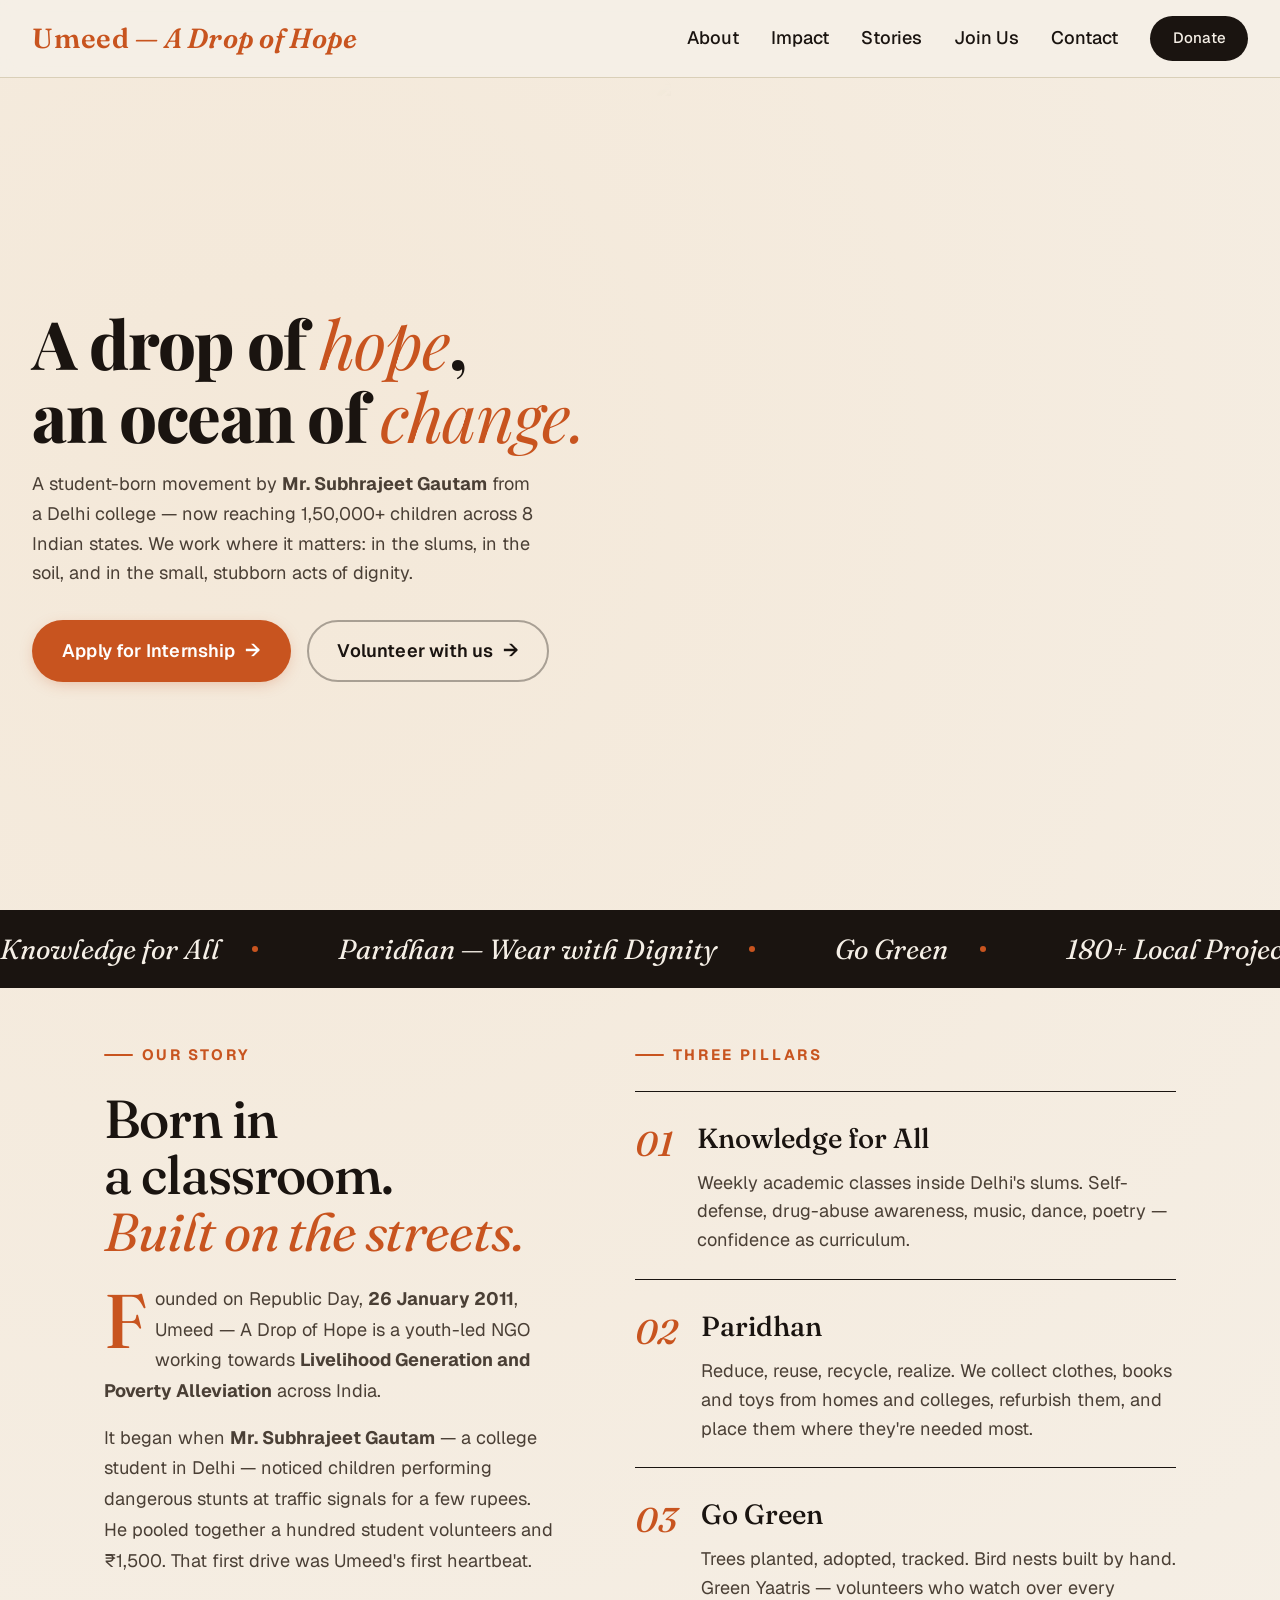
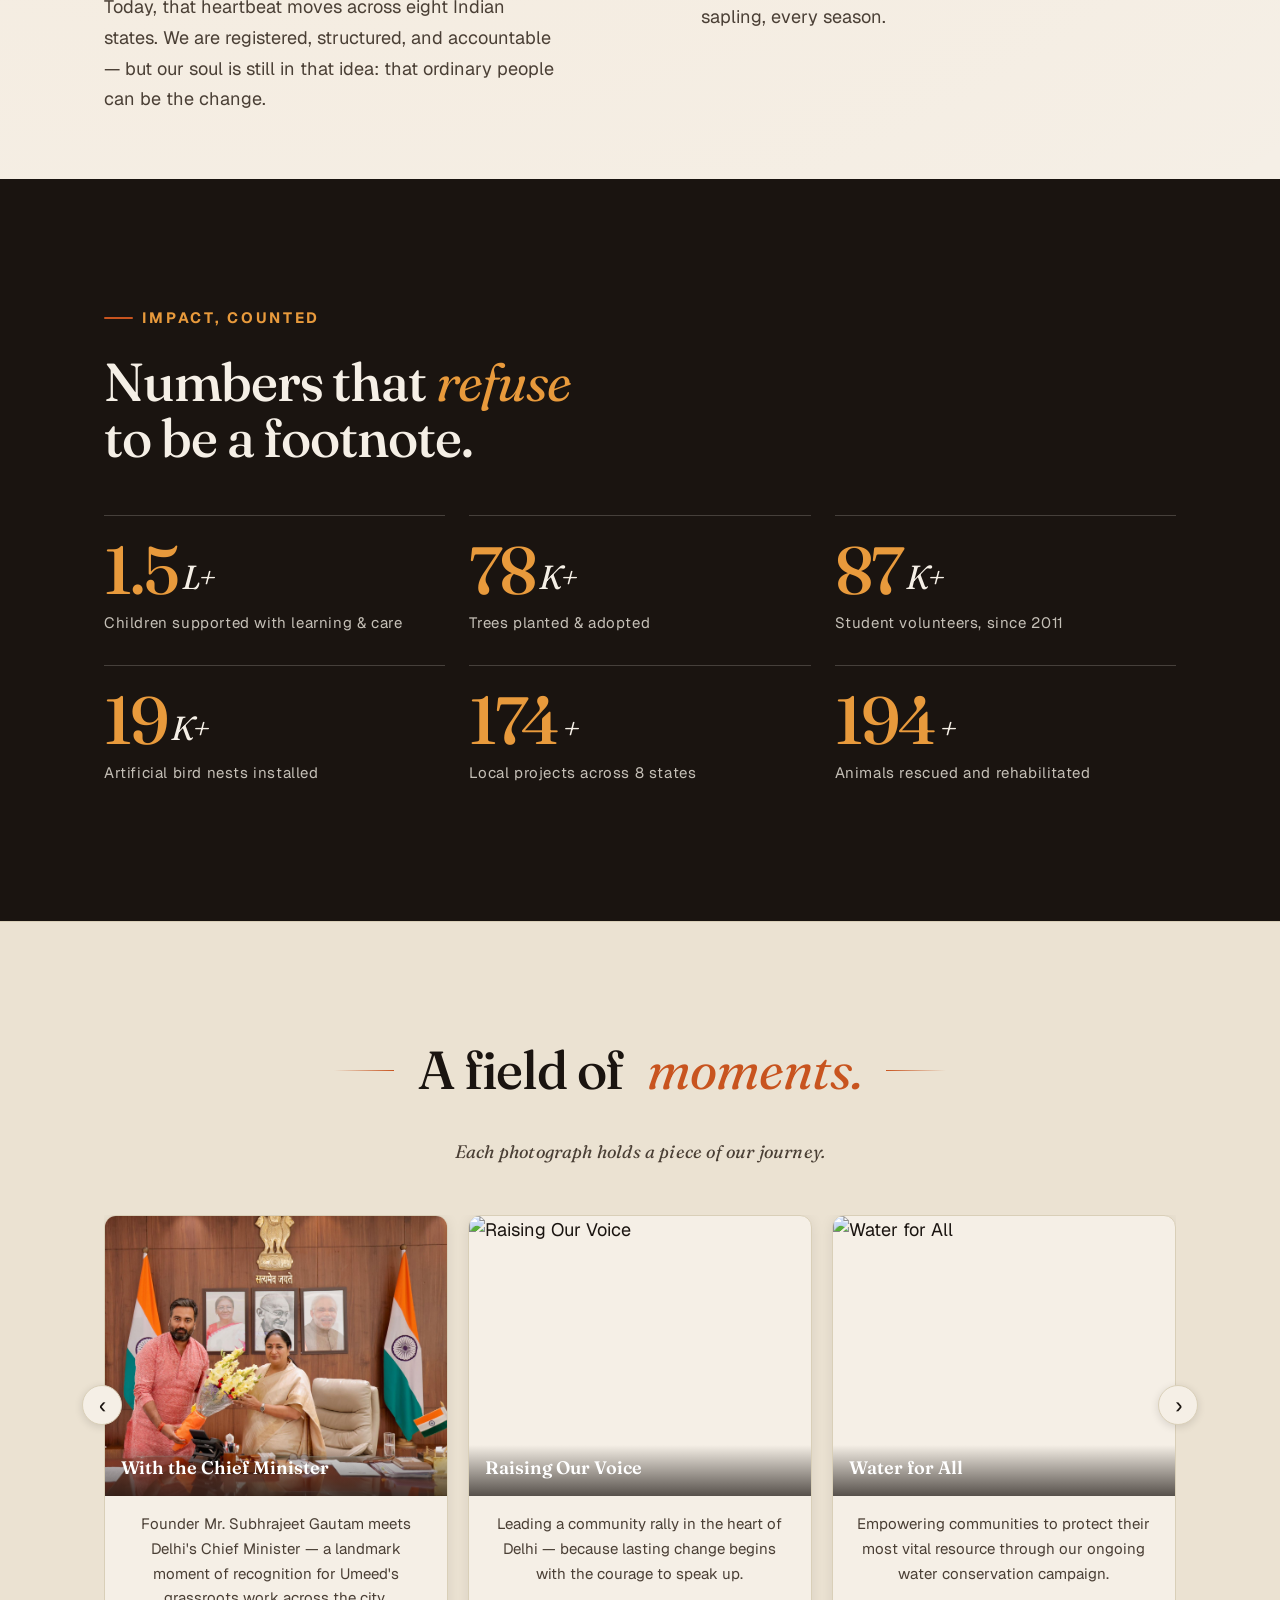
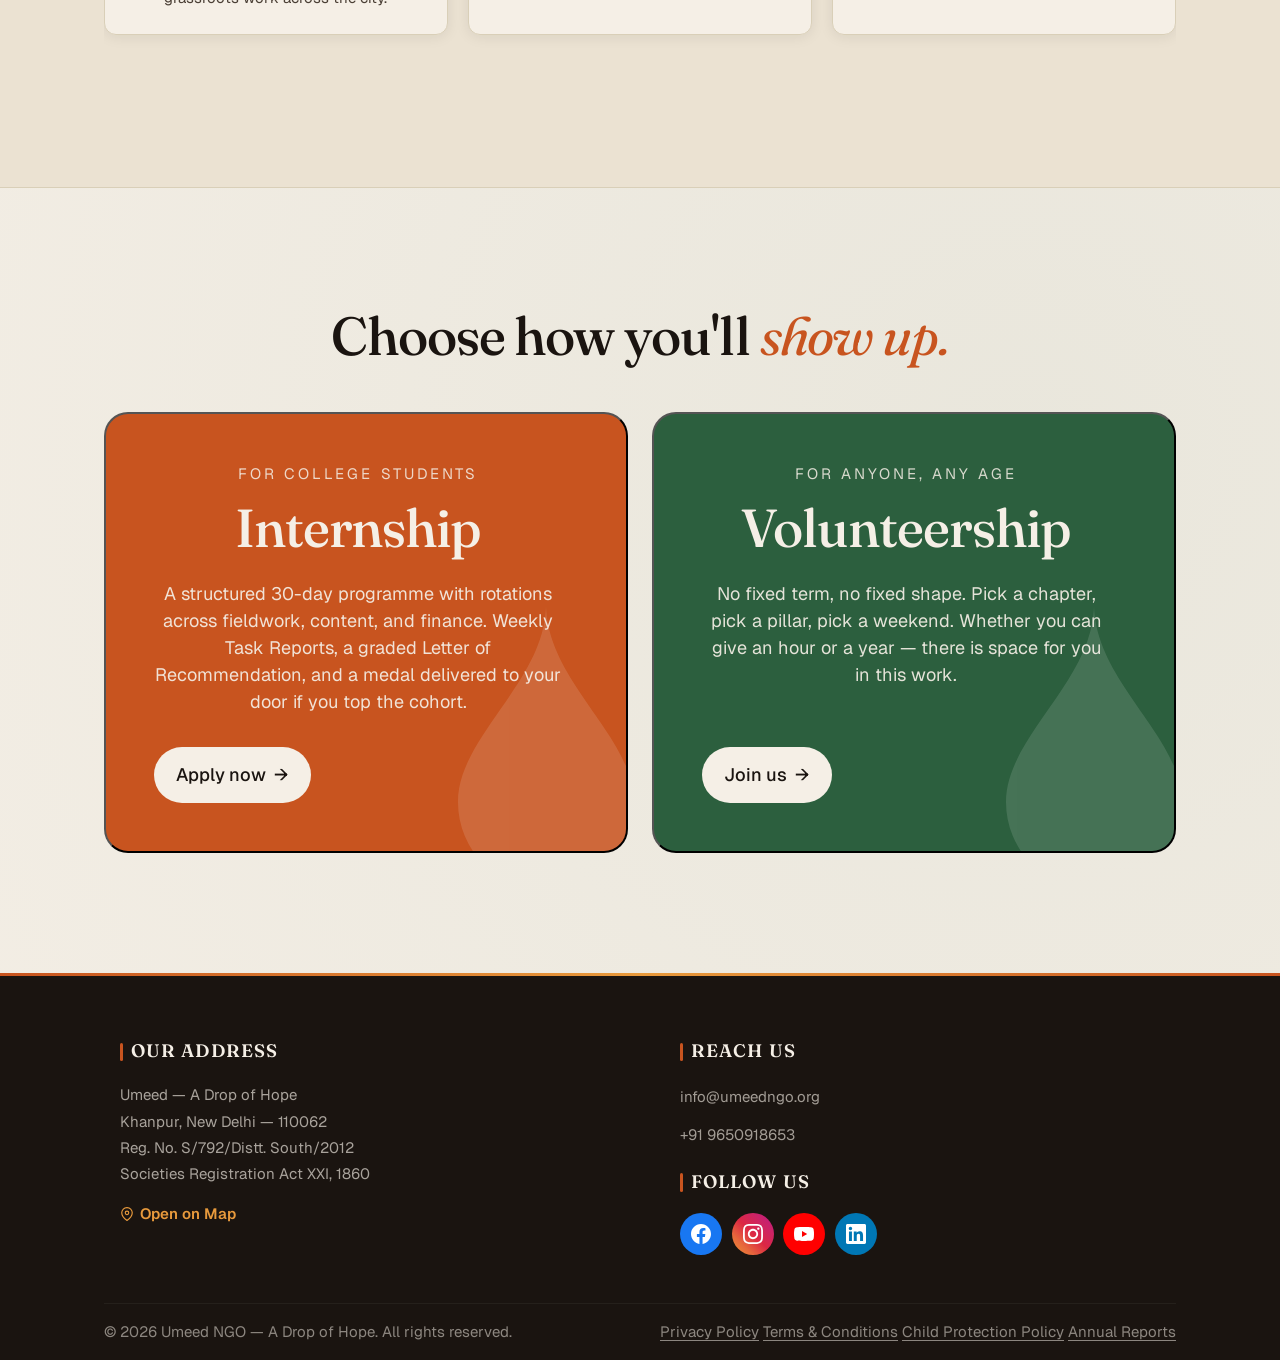
==== commit 9229b16e: "Update index.html" ====
--- a/index.html
+++ b/index.html
@@ -70,7 +70,7 @@
             an ocean of <em>change.</em>
           </h1>
           <p class="hero__lede">
-            A student-born movement by <strong>Mr Subhrajeet Gautam</strong> from a Delhi college — now reaching 1,50,000+ children
+            A student-born movement by <strong>Mr. Subhrajeet Gautam</strong> from a Delhi college — now reaching 1,50,000+ children
             across 8 Indian states. We work where it matters: in the slums, in the soil,
             and in the small, stubborn acts of dignity.
           </p>
@@ -139,7 +139,7 @@
           </h2>
           <div class="prose">
             <p>Founded on Republic Day, <strong>26 January 2011</strong>, Umeed — A Drop of Hope is a youth-led NGO working towards <strong>Livelihood Generation and Poverty Alleviation</strong> across India.</p>
-            <p>It began when <strong>Mr Subhrajeet Gautam</strong> — a college student in Delhi — noticed children performing dangerous stunts at traffic signals for a few rupees. He pooled together a hundred student volunteers and ₹1,500. That first drive was Umeed's first heartbeat.</p>
+            <p>It began when <strong>Mr. Subhrajeet Gautam</strong> — a college student in Delhi — noticed children performing dangerous stunts at traffic signals for a few rupees. He pooled together a hundred student volunteers and ₹1,500. That first drive was Umeed's first heartbeat.</p>
             <p>Today, that heartbeat moves across eight Indian states. We are registered, structured, and accountable — but our soul is still in that idea: that ordinary people can be the change.</p>
           </div>
         </div>
@@ -251,7 +251,7 @@
                 <span class="carousel__img-title">With the Chief Minister</span>
               </div>
               <div class="carousel__body">
-                <p class="carousel__desc">Founder Mr Subhrajeet Gautam meets Delhi's Chief Minister — a landmark moment of recognition for Umeed's grassroots work across the city.</p>
+                <p class="carousel__desc">Founder Mr. Subhrajeet Gautam meets Delhi's Chief Minister — a landmark moment of recognition for Umeed's grassroots work across the city.</p>
               </div>
             </div>
 
@@ -301,7 +301,7 @@
                 <span class="carousel__img-title">With PM Narendra Modi</span>
               </div>
               <div class="carousel__body">
-                <p class="carousel__desc">Mr Subhrajeet Gautam meets Prime Minister Narendra Modi — a proud recognition of Umeed's journey from ₹1,500 to a national movement reaching millions.</p>
+                <p class="carousel__desc">Mr. Subhrajeet Gautam meets Prime Minister Narendra Modi — a proud recognition of Umeed's journey from ₹1,500 to a national movement reaching millions.</p>
               </div>
             </div>
 
@@ -428,7 +428,12 @@
       </div>
       <div class="footer__bottom">
         <span>&#169; 2026 Umeed NGO &#8212; A Drop of Hope. All rights reserved.</span>
-        <span>Made with &#10084;&#65039; by divakarr</span>
+        <nav class="footer__legal">
+          <a href="privacy-policy.html">Privacy Policy</a>
+          <a href="terms-conditions.html">Terms &amp; Conditions</a>
+          <a href="child-protection-policy.html">Child Protection Policy</a>
+          <a href="annual-reports.html">Annual Reports</a>
+        </nav>
       </div>
     </div>
   </footer>
